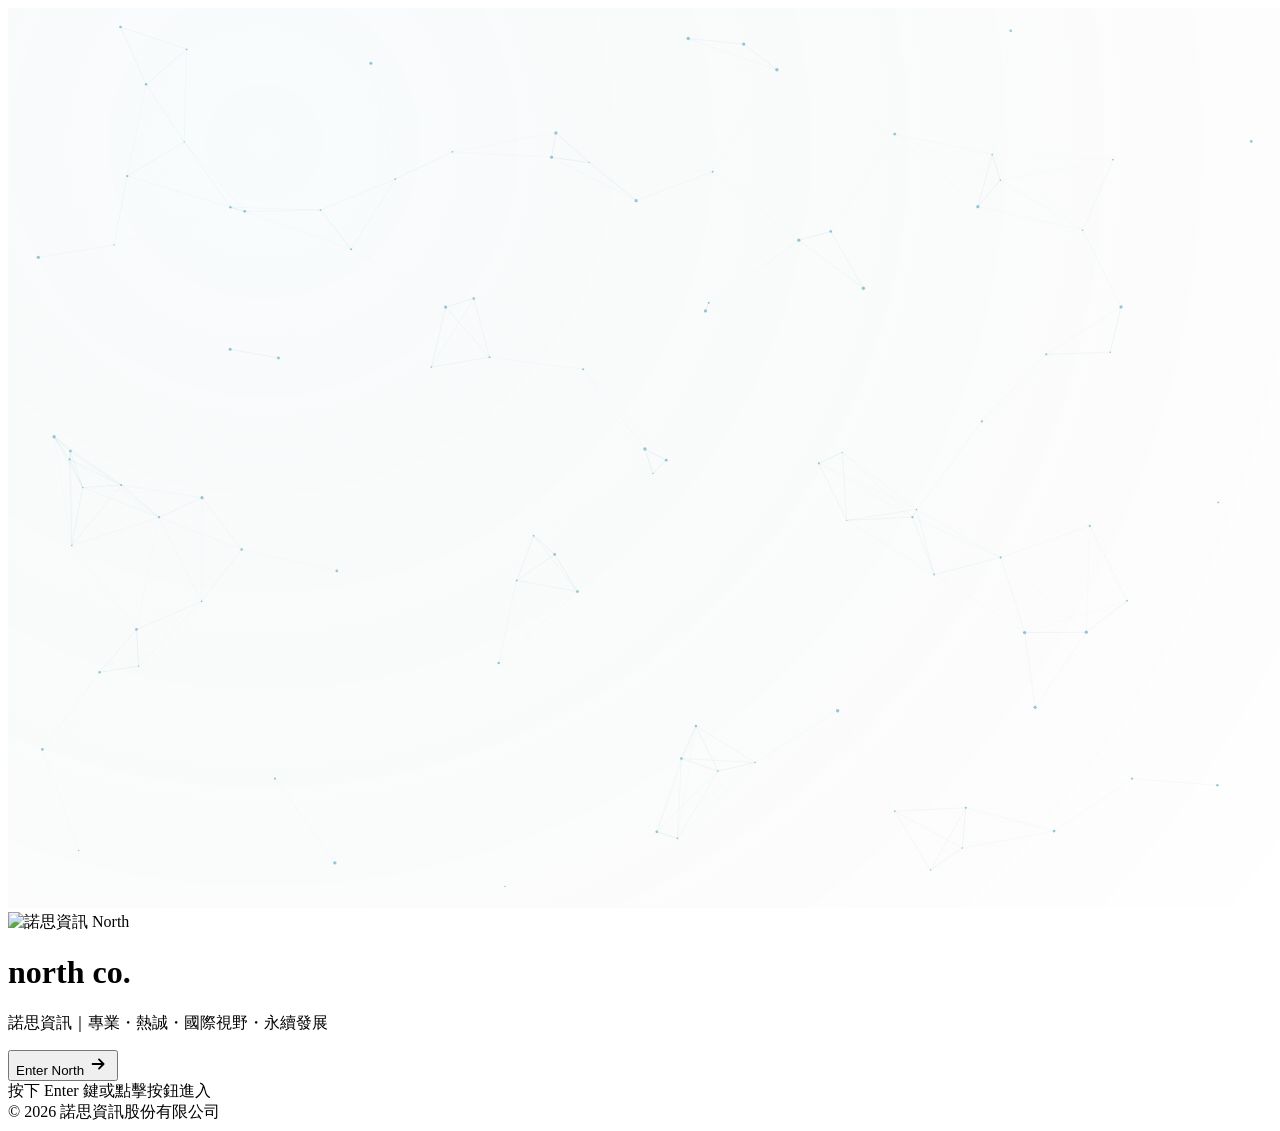
==== index.html @ 9e163485 "Add files via upload" ====
<!DOCTYPE html>
<html lang="zh-Hant-TW">
<head>
  <meta charset="utf-8" />
  <meta name="viewport" content="width=device-width,initial-scale=1" />
  <title>North — Entrance</title>
  <meta name="theme-color" content="#82bdcc" />
  <link rel="preconnect" href="https://fonts.gstatic.com" crossorigin>
  <link href="https://fonts.googleapis.com/css2?family=Manrope:wght@600;800&display=swap" rel="stylesheet">
  <link rel="stylesheet" href="./css/index.css" />
  <link rel="preload" href="./fonts/ArgonR.otf" as="font" type="font/otf" crossorigin>
</head>
<body>
  <!-- 粒子背景 -->
  <canvas id="fx-canvas" aria-hidden="true"></canvas>

  <!-- 追光層 -->
  <div id="spotlight" aria-hidden="true"></div>

  <!-- 主舞台 -->
  <main class="stage">
    <!-- LOGO + 霓虹環 -->
    <div class="logo-wrap">

      <img src="./icon/northlogo.png" alt="諾思資訊 North" class="logo" />
    </div>

    <!-- 標語 -->
    <h1 class="brand glitch" data-text="north co.">north co.</h1>
    <p class="tagline">諾思資訊｜專業・熱誠・國際視野・永續發展</p>

    <!-- 進入按鈕 -->
    <button id="enterBtn" class="enter neon" aria-label="Enter north">
      <span>Enter North</span>
      <svg class="arrow" viewBox="0 0 24 24" width="22" height="22" aria-hidden="true">
        <path d="M5 12h12m0 0l-5-5m5 5l-5 5" fill="none" stroke="currentColor" stroke-width="2" stroke-linecap="round"/>
      </svg>
    </button>

    <!-- 提示 -->
    <div class="hint">按下 Enter 鍵或點擊按鈕進入</div>
  </main>

  <!-- 角落資訊 -->
  <footer class="corner">
    <span>© <span id="year"></span> 諾思資訊股份有限公司</span>
  </footer>

  <!-- 遮幕（轉場） -->
  <div id="veil" class="veil" aria-hidden="true"></div>

  <script src="./js/index.js"></script>
</body>
</html>
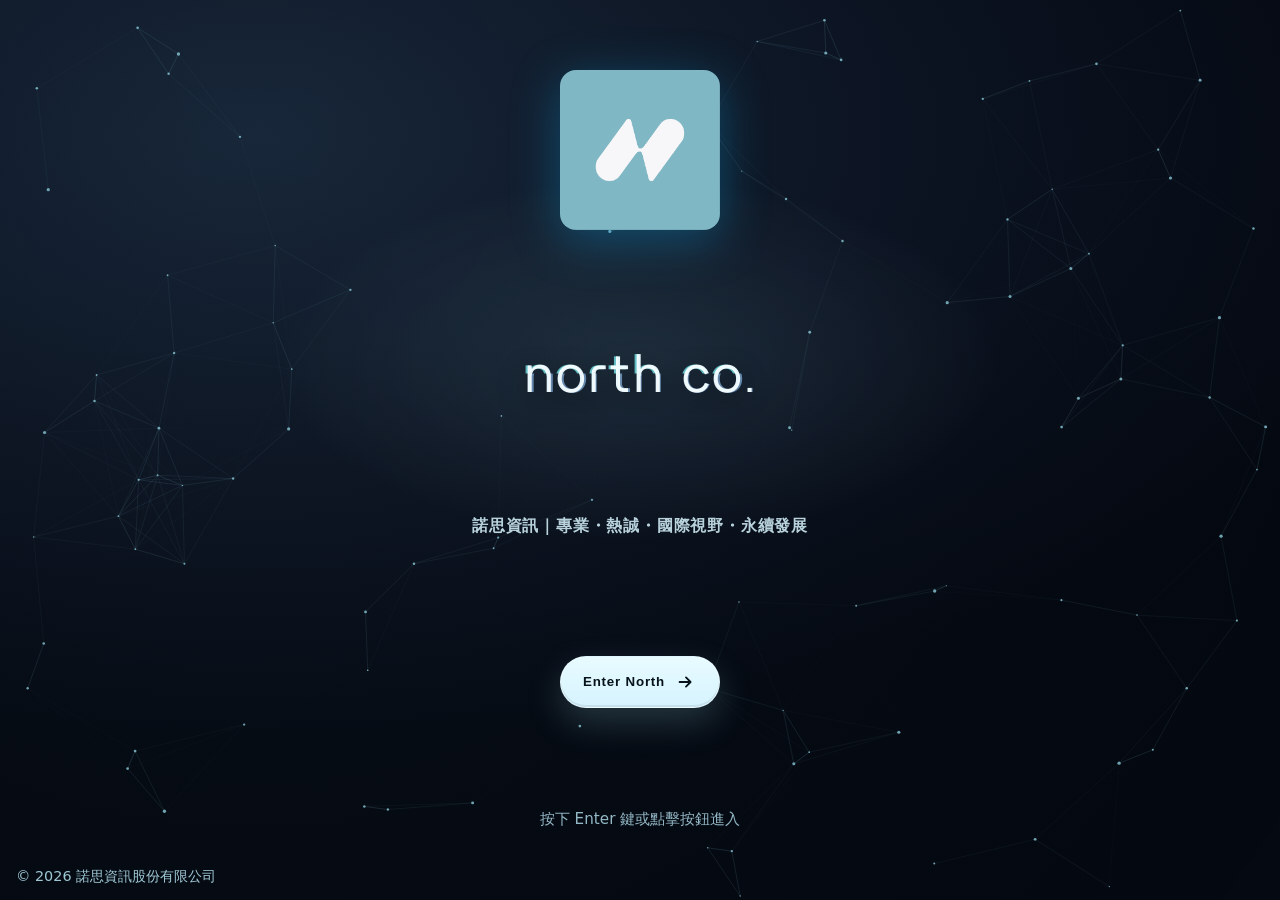
==== commit cca79695: "Add files via upload" ====
--- a/index.html
+++ b/index.html
@@ -51,4 +51,4 @@
 
   <script src="./js/index.js"></script>
 </body>
-</html>
+</html>
--- a/css/index.css
+++ b/css/index.css
@@ -0,0 +1,139 @@
+:root{
+  --brand:#82bdcc;
+  --brand-deep:#2a7f95;
+  --ink:#0f172a;
+  --bg:#0b1220;
+  --glass:rgba(255,255,255,.08);
+}
+
+/* Reset */
+*{box-sizing:border-box}
+html,body{height:100%}
+body{
+  margin:0; background:radial-gradient(1200px 600px at 20% 15%, #122032 0%, #0b1220 55%, #050a12 100%);
+  color:#e5f1f7; font-family:Manrope,system-ui,Segoe UI,Arial,sans-serif;
+  overflow:hidden;
+}
+
+/* 粒子背景 */
+#fx-canvas{
+  position:fixed; inset:0; width:100%; height:100%; display:block; z-index:0;
+}
+
+/* 滑鼠追光 */
+#spotlight{
+  position:fixed; inset:0; z-index:1; pointer-events:none;
+  background: radial-gradient(600px 300px at var(--mx,50%) var(--my,40%), rgba(130,189,204,.18), transparent 60%);
+  mix-blend-mode:screen; opacity:.7; transition:opacity .25s ease;
+}
+
+/* 舞台 */
+.stage{
+  position:relative; z-index:2; height:100dvh;
+  display:grid; place-items:center; text-align:center; padding:24px;
+}
+
+/* LOGO + 霓虹環 */
+.logo-wrap{ position:relative; width:160px; height:160px; margin-bottom:18px; }
+.logo{ width:100%; height:100%; object-fit:contain; filter:drop-shadow(0 10px 24px rgba(14,165,233,.35)); }
+.ring{
+  position:absolute; inset:-18px; border-radius:9999px;
+  background:conic-gradient(from 0deg, rgba(130,189,204,.0), rgba(130,189,204,.9), rgba(42,127,149,.6), rgba(130,189,204,.0));
+  filter:blur(14px) saturate(1.2);
+  animation:spin 8s linear infinite;
+  mask:radial-gradient(circle closest-side, transparent 72%, #000 73%);
+}
+@keyframes spin{ to{ transform:rotate(360deg) } }
+
+/* 標語與字效 */
+.brand{
+  margin:0; font-size:clamp(28px, 4vw, 56px); 
+  color:#e8f6fb; 
+  text-shadow:0 10px 30px rgba(0,0,0,.45);
+  font-family: "Argon", "Manrope", "Noto Sans TC", "Microsoft JhengHei", sans-serif;
+  font-weight: 400;               /* 避免瀏覽器做假粗體 */
+  letter-spacing: .05em;
+}
+.tagline{
+  margin:10px 0 26px; color:#b9d3dd; font-weight:600; letter-spacing:.05em;
+}
+
+/* 字體 glitch 故障感 */
+.glitch{ position:relative; }
+.glitch::before,
+.glitch::after{
+  content:attr(data-text); position:absolute; left:0; right:0; top:0; bottom:0; pointer-events:none;
+}
+.glitch::before{ color:#7efcff; clip-path:inset(0 0 55% 0); transform:translateX(-.04em); mix-blend-mode:screen; opacity:.7; animation:gl1 3s infinite ease-in-out }
+.glitch::after{  color:#9cf;    clip-path:inset(45% 0 0 0); transform:translateX(.03em);  mix-blend-mode:screen; opacity:.6; animation:gl2 2.6s infinite ease-in-out }
+@keyframes gl1{ 10%{transform:translateX(.02em)} 20%{transform:translateX(-.06em)} 30%{transform:translateX(.01em)} 40%{transform:translateX(-.03em)} 50%{transform:translateX(.02em)} }
+@keyframes gl2{ 15%{transform:translateX(-.03em)} 25%{transform:translateX(.05em)} 35%{transform:translateX(-.02em)} 45%{transform:translateX(.03em)} }
+
+/* Enter 按鈕（霓虹＋磁吸） */
+.enter{
+  --r:12px;
+  display:inline-flex; align-items:center; gap:10px;
+  padding:14px 22px; border-radius:9999px; border:1px solid rgba(255,255,255,.18);
+  font-weight:800; letter-spacing:.06em; text-transform:none; color:#07121a;
+  background:linear-gradient(180deg,#e8fbff,#d6f3ff);
+  box-shadow:0 14px 34px rgba(130,189,204,.24), inset 0 -2px 0 rgba(7,18,26,.08);
+  cursor:pointer; user-select:none; transform:translateZ(0);
+  position:relative; overflow:hidden;
+}
+.enter.neon::after{
+  content:""; position:absolute; inset:-3px; border-radius:9999px; z-index:-1;
+  background:linear-gradient(90deg,var(--brand),var(--brand-deep),var(--brand));
+  filter:blur(14px); opacity:0; transition:opacity .25s, background-position 2s linear;
+  background-size:200% 100%;
+}
+.enter:hover::after{ opacity:.9; animation:roll 4s linear infinite }
+@keyframes roll{ to{ background-position:-200% 0 } }
+.enter .arrow{ transition: transform .25s ease; }
+.enter:hover .arrow{ transform: translateX(4px); }
+.enter:active{ transform: translateY(1px) }
+
+/* 提示文字 */
+.hint{ margin-top:8px; color:#94b8c6; font-size:.95rem }
+
+/* 角落資訊 */
+.corner{
+  position:fixed; left:16px; bottom:14px; z-index:3;
+  color:#9ec7d4; font-size:.9rem; user-select:none;
+}
+
+/* 轉場遮幕 */
+.veil{
+  position:fixed; inset:0; z-index:10; pointer-events:none;
+  background:radial-gradient(1400px 800px at 50% 50%, rgba(130,189,204,.12), rgba(7,18,26,.98) 70%);
+  opacity:0; transform:scale(1.05); transition:opacity .5s ease, transform .6s ease;
+}
+.veil.show{ opacity:1; transform:scale(1) }
+
+/* 動畫減量 */
+@media (prefers-reduced-motion:reduce){
+  #spotlight{ transition:none }
+  .ring{ animation:none }
+  .glitch::before,.glitch::after{ animation:none }
+  .enter::after{ animation:none }
+}
+
+/* 只套在這頁主舞台的 logo 圖 */
+.stage .logo {
+  border-radius: 16px;  /* 想更圓就加大，例如 20px、24px */
+  display: block;       /* 去掉圖片預設的底部空隙 */
+}
+
+@font-face {
+  font-family: "Argon";
+  src: url("../fonts/ArgonR.otf") format("opentype");
+  font-weight: 400;      /* 你只有一個檔，就先當 normal */
+  font-style: normal;
+  font-display: swap;
+}
+
+
+
+/* 如果 .glitch 有 ::before / ::after，要一起指定字型 */
+.glitch, .glitch::before, .glitch::after {
+  font-family: "Argon", "Manrope", "Noto Sans TC", "Microsoft JhengHei", sans-serif;
+}
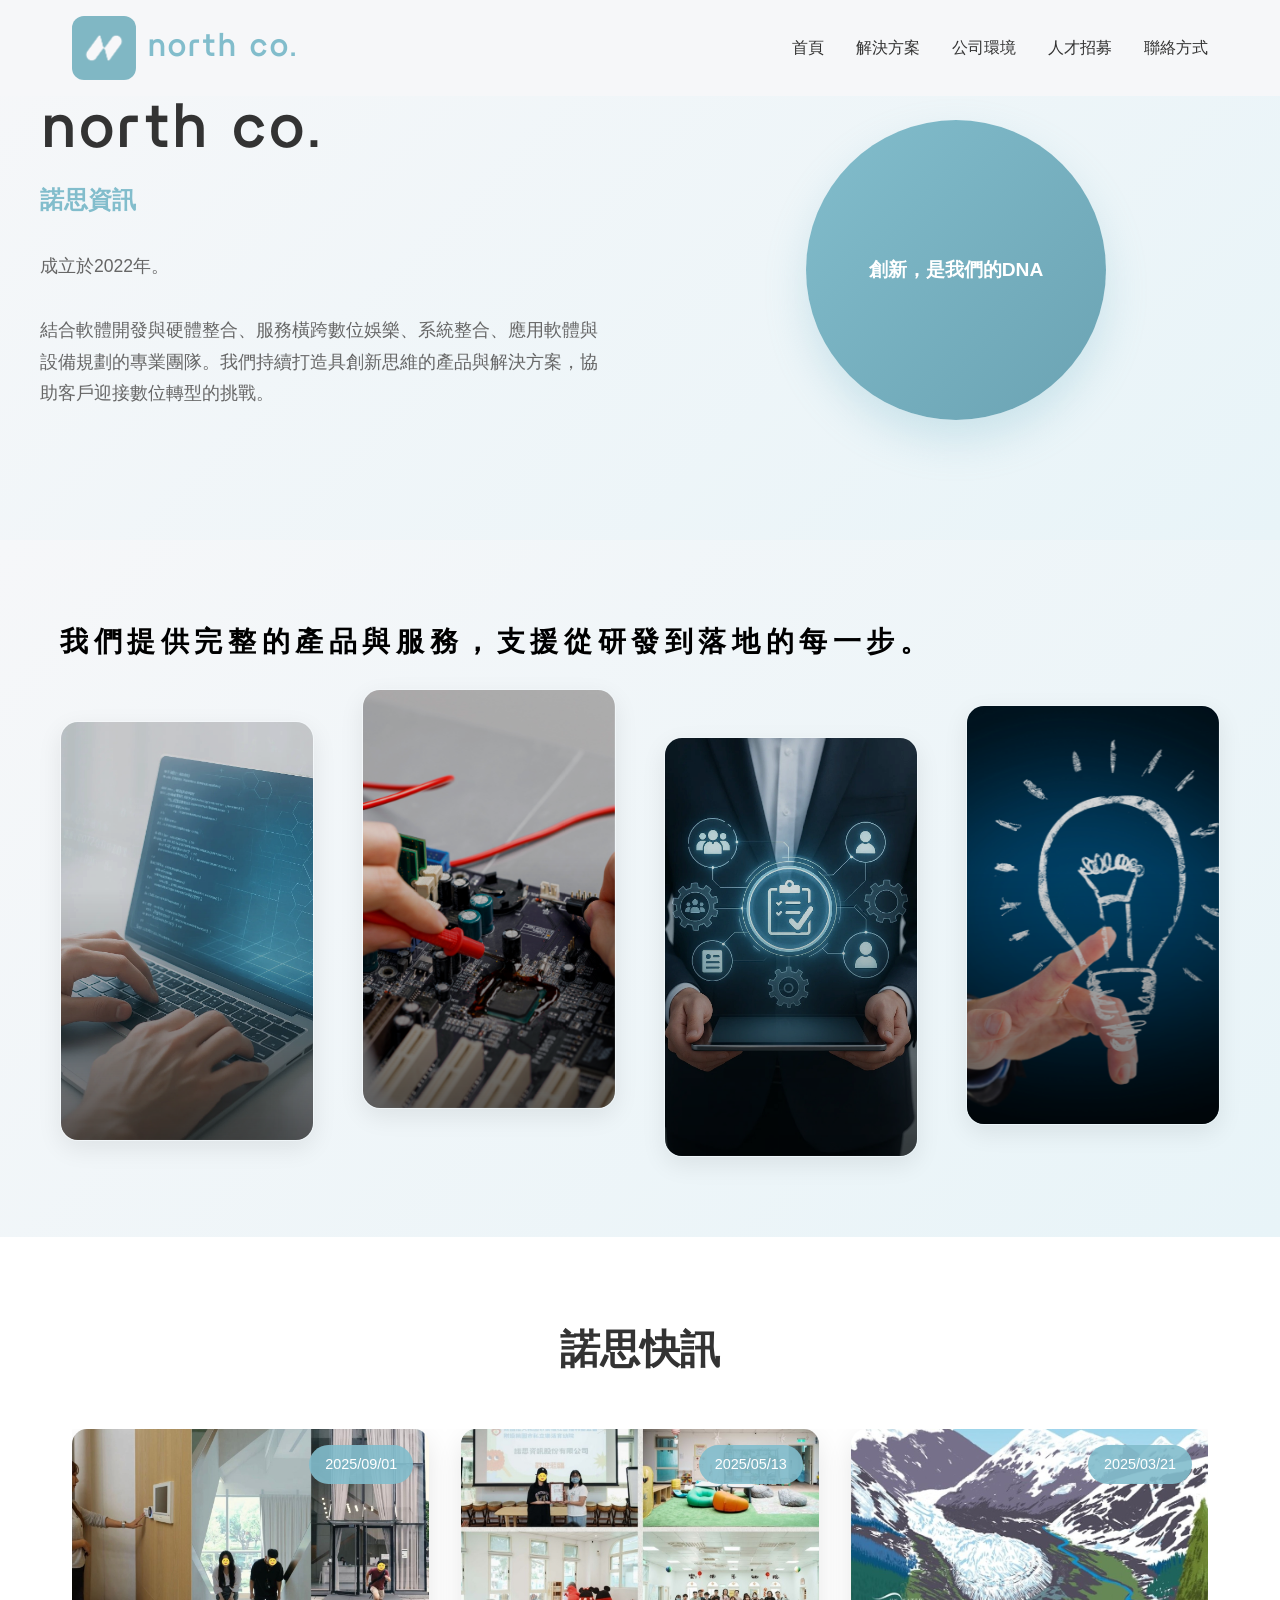
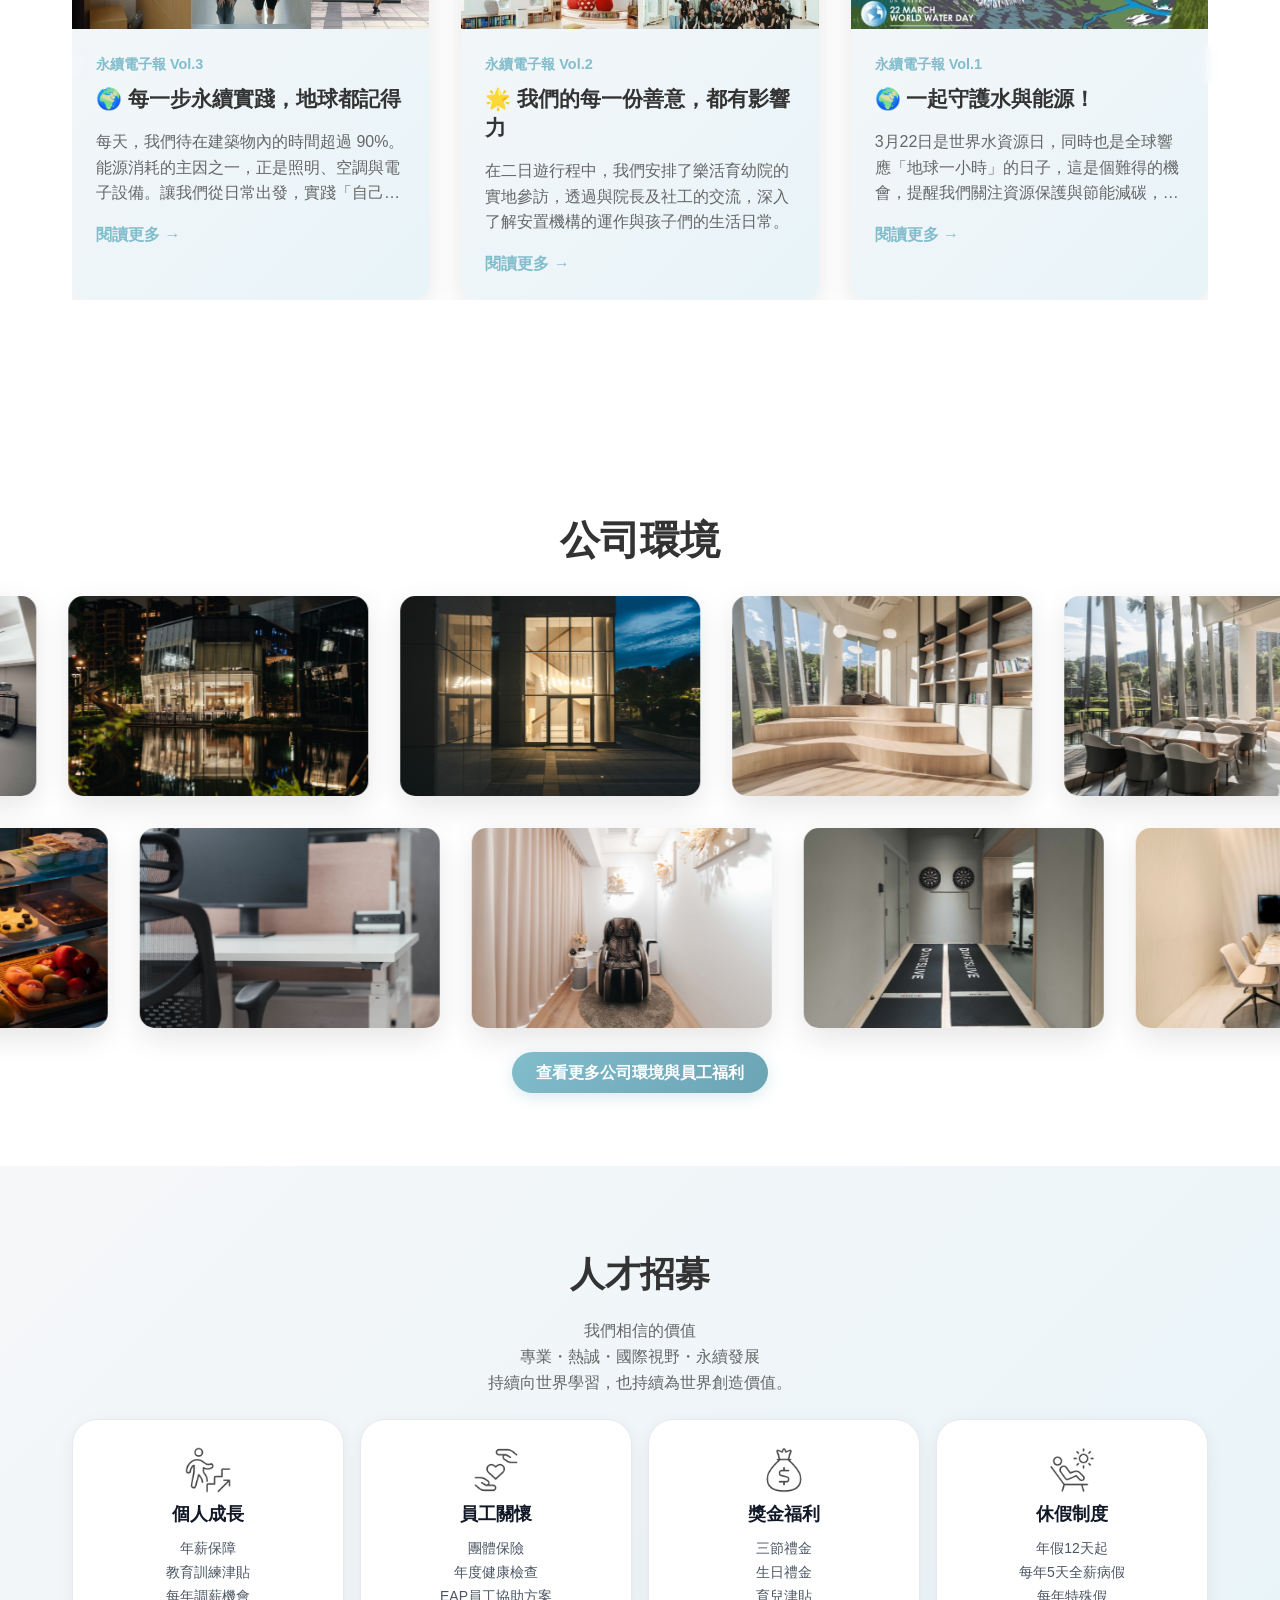
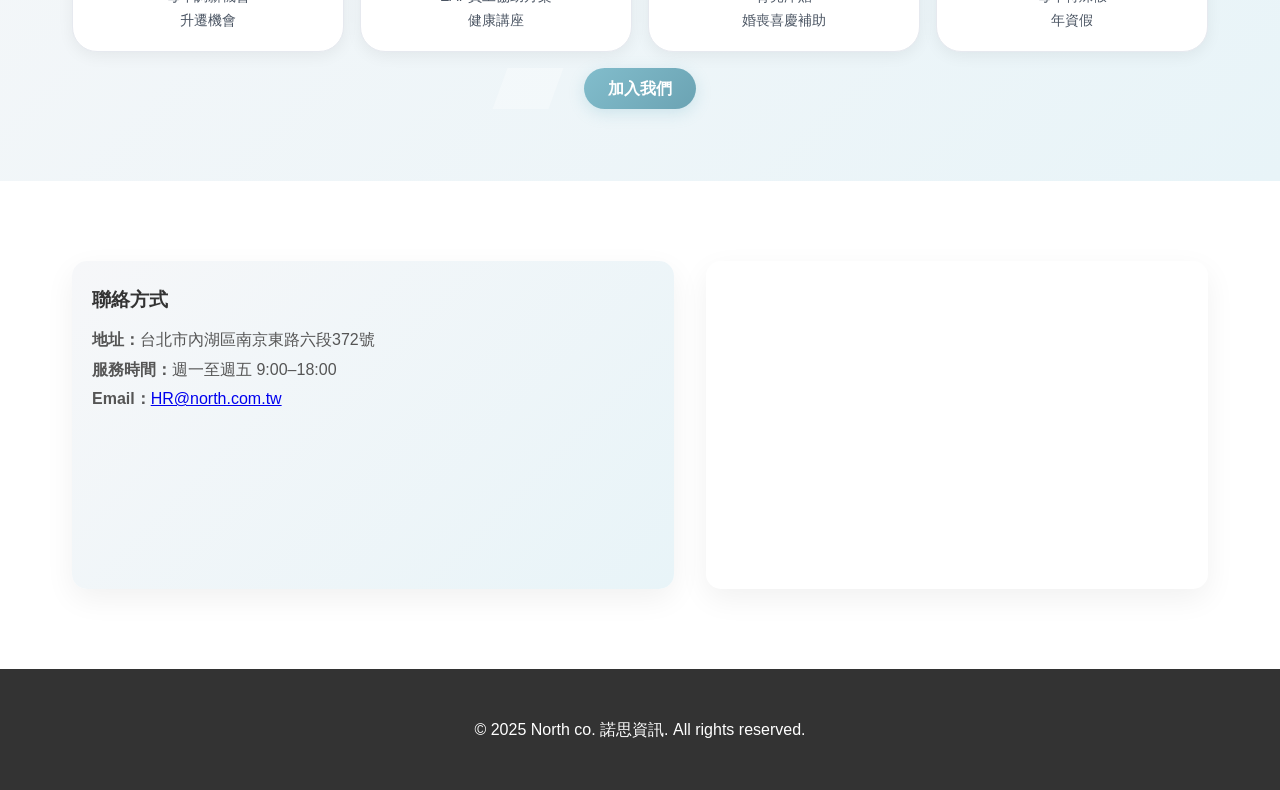
==== commit 7d55cbb3: "Update index.html RWD" ====
--- a/index.html
+++ b/index.html
@@ -1,54 +1,1190 @@
 <!DOCTYPE html>
-<html lang="zh-Hant-TW">
+<html lang="zh-TW">
 <head>
-  <meta charset="utf-8" />
-  <meta name="viewport" content="width=device-width,initial-scale=1" />
-  <title>North — Entrance</title>
-  <meta name="theme-color" content="#82bdcc" />
+  <meta charset="UTF-8" />
+  <meta name="viewport" content="width=device-width, initial-scale=1.0" />
+  <title>North co. 諾思資訊</title>
+  <link rel="preconnect" href="https://fonts.googleapis.com">
   <link rel="preconnect" href="https://fonts.gstatic.com" crossorigin>
-  <link href="https://fonts.googleapis.com/css2?family=Manrope:wght@600;800&display=swap" rel="stylesheet">
-  <link rel="stylesheet" href="./css/index.css" />
-  <link rel="preload" href="./fonts/ArgonR.otf" as="font" type="font/otf" crossorigin>
+  <link href="https://fonts.googleapis.com/css2?family=Orbitron:wght@400;500;600;700;800;900&display=swap" rel="stylesheet">
+  <link rel="stylesheet" href="./css/flow.css" /> 
+  <meta name="description" content="North co. 諾思資訊 — 結合軟體開發與硬體整合、服務橫跨數位娛樂、系統整合、應用軟體與設備規劃的專業團隊。以深厚的技術力與國際合作經驗為基礎，我們持續打造具創新思維的產品與解決方案，協助客戶迎接數位轉型的挑戰。">
+  
+  <style>
+    *{margin:0;padding:0;box-sizing:border-box}
+
+    body{
+      font-family:"Century Gothic","Microsoft JhengHei","PingFang TC","Helvetica Neue",Arial,sans-serif;
+      line-height:1.6;color:#333;background:#f6f7f9;overflow-x:hidden
+    }
+    @font-face{
+      font-family:"Argon";
+      src: url("./fonts/Argon.woff2") format("woff2"),
+	  	   url("./fonts/ArgonR.otf") format("opentype"),
+           url("./fonts/Argon.woff") format("woff");
+      font-display:swap;
+    }
+    .logo-text,
+    .hero-content h1{
+      font-family:"Argon","Century Gothic","Microsoft JhengHei","PingFang TC","Helvetica Neue",Arial,sans-serif;letter-spacing: .10em; 
+    }
+
+    @keyframes fadeInUp{from{opacity:0;transform:translateY(30px)}to{opacity:1;transform:translateY(0)}}
+    @keyframes fadeInLeft{from{opacity:0;transform:translateX(-30px)}to{opacity:1;transform:translateX(0)}}
+    @keyframes fadeInRight{from{opacity:0;transform:translateX(30px)}to{opacity:1;transform:translateX(0)}}
+    @keyframes fadeIn{from{opacity:0}to{opacity:1}}
+    @keyframes shimmer{0%{left:-75%}100%{left:125%}}
+
+    /* navbar */
+    .navbar{position:fixed;top:0;width:100%;background:rgba(246,247,249,1);backdrop-filter:blur(10px);z-index:1000;padding:1rem 0;transition:all .3s ease}
+    .nav-container{max-width:1200px;margin:0 auto;display:flex;justify-content:space-between;align-items:center;padding:0 2rem}
+    .logo{display:flex;align-items:center;gap:.7rem}
+    .logo img{width:64px;border-radius: 12px; height:64px}
+    .logo-text{font-size:1.85rem;font-weight:700;color:#82bdcc;line-height:1}
+    .nav-links{display:flex;list-style:none;gap:2rem}
+    .nav-links a{text-decoration:none;color:#333;font-weight:500;transition:color .3s ease}
+    .nav-links a:hover{color:#82bdcc}
+    .cta-button{background:linear-gradient(135deg,#82bdcc,#6ba3b3);color:#fff;padding:.75rem 1.5rem;border:none;border-radius:25px;text-decoration:none;font-weight:600;transition:all .3s ease;box-shadow:0 4px 15px rgba(130,189,204,.3);position:relative;overflow:hidden}
+    .cta-button:hover{transform:translateY(-2px);box-shadow:0 6px 20px rgba(130,189,204,.4)}
+    .cta-button::before{content:'';position:absolute;top:0;left:-75%;width:50%;height:100%;background:rgba(255,255,255,.3);transform:skewX(-20deg);transition:all .7s ease}
+    .cta-button:hover::before{animation:shimmer .7s ease}
+
+    /* News */
+    .news-section{padding:5rem 0;background:#fff}
+    .news-container{max-width:1200px;margin:0 auto;padding:0 2rem}
+    .news-title{text-align:center;font-size:2.5rem;font-weight:700;color:#333;margin-bottom:3rem}
+
+    .news-slider-container {
+      position: relative;
+      width: 100%;
+      margin-bottom: 3rem;
+    }
+    .news-slider-wrapper {
+      overflow: hidden;
+      width: 100%;
+    }
+    .news-slider-arrow {
+      position: absolute;
+      top: 50%;
+      transform: translateY(-50%);
+      background: rgba(255, 255, 255, 0.8);
+      backdrop-filter: blur(5px);
+      border: 1px solid #ddd;
+      border-radius: 50%;
+      width: 40px;
+      height: 40px;
+      font-size: 1.5rem;
+      color: #333;
+      cursor: pointer;
+      z-index: 10;
+      transition: all .3s ease;
+      box-shadow: 0 2px 10px rgba(0,0,0,0.1);
+    }
+    .news-slider-arrow:hover {
+      background: #82bdcc;
+      color: #fff;
+      border-color: #82bdcc;
+    }
+    .news-slider-arrow:disabled {
+      opacity: 0.3;
+      cursor: not-allowed;
+    }
+    .news-slider-arrow.prev {
+      left: -20px;
+    }
+    .news-slider-arrow.next {
+      right: -20px;
+    }
+    
+    /* [RWD 修復 2] 中斷點從 768px 改為 1024px */
+    @media (max-width: 1024px) { 
+      .news-slider-arrow.prev { left: -10px; }
+      .news-slider-arrow.next { right: -10px; }
+    }
+
+    .news-grid{
+      display: flex;
+      transition: transform 0.5s ease;
+    }
+    .news-item{
+      background:linear-gradient(135deg,#f6f7f9,#e8f4f8);
+      border-radius:15px;
+      overflow:hidden;
+      box-shadow:0 10px 30px rgba(0,0,0,.1);
+      transition:all .3s ease;
+      cursor:pointer;
+      flex-shrink: 0; 
+      box-sizing: border-box; 
+    }
+
+    .news-item:hover{transform:translateY(-5px);box-shadow:0 15px 40px rgba(0,0,0,.15)}
+    .news-thumbnail{width:100%;height:200px;background-size:cover;background-position:center;position:relative}
+    .news-date{position:absolute;top:1rem;right:1rem;background:rgba(130,189,204,.9);color:#fff;padding:.5rem 1rem;border-radius:20px;font-size:.9rem;font-weight:500}
+    .news-content{padding:1.5rem}
+    .news-category{color:#82bdcc;font-size:.9rem;font-weight:600;margin-bottom:.5rem}
+    .news-item h3{font-size:1.3rem;font-weight:700;color:#333;margin-bottom:1rem;line-height:1.4}
+    .news-excerpt{color:#666;line-height:1.6;margin-bottom:1rem;display:-webkit-box;-webkit-line-clamp:3;-webkit-box-orient:vertical;overflow:hidden}
+    .read-more{color:#82bdcc;font-weight:600;text-decoration:none;display:inline-flex;align-items:center;gap:.5rem;transition:color .3s ease}
+    .read-more:hover{color:#6ba3b3}
+    .news-empty{color:#888;text-align:center}
+
+    /* hero (原樣) */
+    .hero{min-height:60vh;display:flex;align-items:center;padding:0 2rem;background:linear-gradient(135deg,#f6f7f9 0%,#e8f4f8 100%);position:relative;overflow:hidden}
+    .hero-container{max-width:1200px;margin:0 auto;display:grid;grid-template-columns:1fr 1fr;gap:4rem;align-items:center}
+    .hero-content h1{font-size:3.5rem;font-weight:800;color:#333;margin-bottom:1rem;line-height:1.2}
+    .hero-content .subtitle{font-size:1.5rem;color:#82bdcc;margin-bottom:2rem;font-weight:600}
+    .hero-content p{font-size:1.1rem;color:#666;margin-bottom:2rem;line-height:1.8}
+    .hero-circle{width:300px;height:300px;border-radius:50%;background:linear-gradient(135deg,#82bdcc,#6ba3b3);display:flex;align-items:center;justify-content:center;margin:0 auto;box-shadow:0 20px 40px rgba(130,189,204,.3);position:relative;overflow:hidden}
+    .hero-circle-content{text-align:center;color:#fff;font-size:1.2rem;font-weight:600;padding:2rem;opacity:0;transition:opacity .5s ease-in-out}
+    .hero-circle-content.active{opacity:1}
+
+    .animate-on-scroll{opacity:0;transform:translateY(30px);transition:all .8s ease}
+    .animate-on-scroll.fade-up{animation:fadeInUp .8s ease forwards}
+    .animate-on-scroll.fade-left{animation:fadeInLeft .8s ease forwards}
+    .animate-on-scroll.fade-right{animation:fadeInRight .8s ease forwards}
+    .animate-on-scroll.fade-in{animation:fadeIn .8s ease forwards}
+
+    /* services (原樣) */
+    .services{padding:5rem 0;background:#fff}
+    .services-container{max-width:1200px;margin:0 auto;padding:0 2rem;display:grid;grid-template-columns:1fr 1fr;gap:4rem;align-items:center}
+    .services-content .kickers{color:#82bdcc;font-weight:700;letter-spacing:.2em;font-size:.9rem;margin-bottom:1rem}
+    .services-content h2{font-size:2.5rem;font-weight:800;color:#333;margin-bottom:1rem;line-height:1.2}
+    .services-content p{color:#666;margin-bottom:2rem;line-height:1.8}
+    .services-tags{display:flex;flex-wrap:wrap;gap:.8rem;margin-bottom:2rem}
+    .service-tag{background:linear-gradient(135deg,#82bdcc,#6ba3b3);color:#fff;padding:.5rem 1rem;border-radius:20px;font-size:.9rem;font-weight:500;box-shadow:0 4px 15px rgba(0,0,0,.2)}
+
+    .flow__grid{display:grid;grid-template-columns:repeat(4,1fr);gap:3rem}
+	.flow {
+      padding: 5rem 0;
+      background: linear-gradient(135deg,#f6f7f9 0%,#e8f4f8 100%);
+    }
+    .flow-card{
+	  opacity:0;
+	  transform:translateY(var(--offset,40px));
+	  transition:transform .8s cubic-bezier(.2,.7,.2,1),opacity .8s;
+	}
+	.flow-card {
+      border: 1px solid transparent;
+      border-radius: 18px;
+      overflow: hidden;
+      box-shadow: 0 8px 24px rgba(0,0,0,0.08);
+      background: rgba(255,255,255,0.02);
+    }
+    .flow-card__media img {
+      display: block;
+      width: 100%;
+      height: 100%;
+      object-fit: cover;
+    }
+    .flow-card.in{opacity:1;transform:translateY(0)}
+    .flow-card:nth-child(odd){--offset:48px}
+    .flow-card:nth-child(even){--offset:-48px}
+    .flow-card__overlay{
+      position:absolute;inset:0;display:flex;align-items:flex-end;
+      background:linear-gradient(180deg, rgba(0,0,0,0) 40%, rgba(0,0,0,.55) 100%);
+      padding:1.1rem;
+    }
+    .flow-card__text h3{
+      color:#fff;font-weight:800;letter-spacing:.02em;
+      font-size:1.25rem;line-height:1.25;text-shadow:0 4px 18px rgba(0,0,0,.55), 0 0 1px rgba(0,0,0,.8);
+      margin-bottom:.35rem;
+    }
+    .flow-card__text p{
+      color:#eaf3f6;font-size:1.02rem;line-height:1.6;
+      text-shadow:0 3px 14px rgba(0,0,0,.55), 0 0 1px rgba(0,0,0,.75);
+    }
+
+    /* company photos (原樣) */
+    .company-photos{padding:5rem 0;background:#fff;overflow:hidden}
+    .photos-container{max-width:1200px;margin:0 auto;text-align:center;padding:0 2rem}
+    .photos-container h2{font-size:2.5rem;font-weight:700;color:#333;margin-bottom:1.5rem}
+    .photos-sub{color:#82bdcc;margin-bottom:2rem}
+    .photo-slider{display:flex;gap:2rem;margin-bottom:2rem;will-change:transform}
+    .photo-item{position:relative;flex-shrink:0;width:300px;height:200px;border-radius:15px;overflow:hidden;box-shadow:0 10px 30px rgba(0,0,0,.1);cursor:pointer}
+    .photo-item img{width:100%;height:100%;object-fit:cover;transition:transform .3s ease}
+    .photo-item:hover img{transform:scale(1.05)}
+    .photo-caption{position:absolute;left:0;right:0;bottom:0;padding:.8rem 1rem;background:linear-gradient(transparent,rgba(0,0,0,.65));color:#fff;font-size:.95rem;opacity:0;transform:translateY(10px);transition:all .25s ease}
+    .photo-item:hover .photo-caption{opacity:1;transform:translateY(0)}
+
+    .see-more-wrap{margin-top:1rem;text-align:center;}
+
+    /* lightbox (原樣) */
+    .lightbox{display:none;position:fixed;inset:0;background:rgba(0,0,0,.9);z-index:2000;align-items:center;justify-content:center}
+    .lightbox.active{display:flex}
+    .lightbox-inner{max-width:min(95vw,1200px);max-height:90vh;position:relative}
+    .lightbox-img{max-width:100%;max-height:80vh;border-radius:12px;display:block;margin:0 auto}
+    .lightbox-caption{color:#fff;text-align:center;margin-top:1rem;line-height:1.6}
+    .lb-close,.lb-prev,.lb-next{position:absolute;top:50%;transform:translateY(-50%);background:rgba(255,255,255,.15);backdrop-filter:blur(6px);border:none;color:#fff;width:48px;height:48px;border-radius:50%;display:flex;align-items:center;justify-content:center;cursor:pointer}
+    .lb-close{top:24px;right:24px;transform:none}
+    .lb-prev{left:-64px}
+    .lb-next{right:-64px}
+    .lb-prev:hover,.lb-next:hover,.lb-close:hover{background:rgba(255,255,255,.3)}
+    @media(max-width:1024px){.lb-prev{left:8px}.lb-next{right:8px}} /* [RWD 修復 2] 中斷點從 768px 改為 1024px */
+
+    .philosophy{padding:5rem 0;background:#fff}
+    .philosophy-container{max-width:1200px;margin:0 auto;padding:0 2rem;text-align:center}
+    .philosophy h2{font-size:2.5rem;font-weight:700;color:#333;margin-bottom:3rem}
+    .philosophy-grid{display:grid;grid-template-columns:repeat(auto-fit,minmax(250px,1fr));gap:2rem;margin-bottom:3rem}
+    .philosophy-item{background:linear-gradient(135deg,#f6f7f9,#e8f4f8);padding:2rem;border-radius:15px;box-shadow:0 10px 30px rgba(0,0,0,.05);transition:transform .3s ease}
+    .philosophy-item:hover{transform:translateY(-5px)}
+    .philosophy-item h3{font-size:1.3rem;font-weight:600;color:#82bdcc;margin-bottom:1rem}
+    .philosophy-item p{color:#666;line-height:1.6}
+
+    /* recruit (原樣) */
+    #recruit{padding:5rem 0;background:linear-gradient(135deg,#f6f7f9 0%,#e8f4f8 100%)}
+    .recruit-container{max-width:1200px;margin:0 auto;padding:0 2rem}
+    .recruit-title{font-size:2.2rem;font-weight:800;margin-bottom:1rem;color:#333;text-align:center}
+    .recruit-sub{color:#666;text-align:center;margin-bottom:1.5rem}
+    .recruit-grid{display:grid;grid-template-columns:repeat(auto-fit,minmax(260px,1fr));gap:1rem;margin-top:1rem}
+    .recruit-cta{text-align:center;margin-top:1.5rem}
+
+    #contact{padding:5rem 0;background:#fff}
+    .contact-container{max-width:1200px;margin:0 auto;padding:0 2rem;display:grid;grid-template-columns:1.2fr 1fr;gap:2rem}
+    .contact-card{background:linear-gradient(135deg,#f6f7f9,#e8f4f8);padding:1.5rem 1.25rem;border-radius:15px;box-shadow:0 10px 30px rgba(0,0,0,.06)}
+    .contact-card h3{color:#333;margin-bottom:.75rem}
+    .contact-card p{color:#555;margin:.25rem 0}
+    .map-embed iframe{width:100%;height:100%;min-height:320px;border:0;border-radius:15px;box-shadow:0 10px 30px rgba(0,0,0,.06)}
+
+    .footer{background:#333;color:#fff;padding:3rem 0;text-align:center}
+    .footer-container{max-width:1200px;margin:0 auto;padding:0 2rem}
+	
+	/* 卡片外框 (原樣) */
+	.recruit-pill{
+	  display:flex;
+	  flex-direction:column;
+	  align-items:center;
+	  text-align:center;
+	  padding:18px 20px;
+	  background:#fff;
+	  border:1px solid #e6e9ef;
+	  border-radius:25px;
+	  overflow: hidden;
+	  box-shadow:0 4px 16px rgba(0,0,0,.06);
+	  color:#374151;
+	  line-height:1.85;
+	}
+	.recruit-pill > img{
+	  width:64px;
+	  height:64px;
+	  margin-bottom: -6px;   
+	  object-fit:contain;
+	  display:block;
+	}
+	.recruit-pill .rp-title{
+	  font-weight:900;
+	  font-size:18px;
+	  color:#111827;
+	  margin: 2px 0 6px;  
+	}
+	.recruit-pill .rp-list{
+	  font-size:14px;
+	  color:#4b5563;
+	  margin-top: 0;
+	  line-height: 1.7;  
+	}
+
+    /* ===== News Modal (快訊彈窗) ===== */
+    .news-modal{
+      position:fixed;
+      inset:0;
+      background:rgba(0,0,0,.85);
+      z-index:1900;
+      display:none;
+      align-items:center;
+      justify-content:center;
+      padding:1rem;
+      box-sizing: border-box;
+    }
+    .news-modal.active{
+      display:flex;
+      animation: fadeIn .3s ease;
+    }
+    .news-modal__inner{
+      position:relative;
+      background:#fff;
+      border-radius:12px;
+      max-width:960px; 
+      width:100%;
+      max-height:85vh;
+      overflow-y:auto;
+      display:grid;
+      grid-template-columns:1fr;
+      gap:1.5rem;
+      padding:2rem;
+      box-sizing: border-box;
+    }
+
+    @media(min-width: 1024px){ /* [RWD 修復 2] 中斷點從 768px 改為 1024px */
+      .news-modal__inner{
+        grid-template-columns: 4fr 5fr; 
+        gap: 2rem; 
+        padding:2.5rem;
+      }
+      .news-modal__images:not(:empty) + .news-modal__text{
+          grid-row: 1; 
+      }
+      .news-modal__images:not(:empty){
+          grid-row: 1; 
+      }
+      .news-modal__images:empty + .news-modal__text{
+          grid-column: 1 / -1;
+      }
+    }
+
+    .news-modal__close{
+      position:absolute;
+      top:12px;
+      right:12px;
+      width:32px;
+      height:32px;
+      border-radius:50%;
+      border:none;
+      background:#f0f0f0;
+      color:#555;
+      font-size:16px;
+      font-weight:bold;
+      cursor:pointer;
+      display:flex;
+      align-items:center;
+      justify-content:center;
+      transition:all .2s ease;
+      z-index: 10;
+    }
+    .news-modal__close:hover{
+      background:#e0e0e0;
+      color:#000;
+    }
+
+    .news-modal__text .category{
+      color:#82bdcc; 
+      font-weight:600;
+      margin-bottom:.25rem;
+    }
+    .news-modal__text .date{
+      font-size:.9rem;
+      color:#777;
+      margin-bottom:1rem;
+    }
+    .news-modal__text h2{
+      font-family:"Argon","Century Gothic","Microsoft JhengHei",sans-serif;
+      font-size:1.8rem;
+      font-weight:700;
+      color:#222;
+      margin-bottom:1rem;
+      line-height:1.3;
+    }
+    .news-modal__text p,
+    .news-modal__text ul{
+      color:#555;
+      line-height:1.7;
+      margin-bottom:1rem;
+    }
+    .news-modal__text ul{
+      padding-left:1.2rem;
+    }
+    .news-modal__text li{
+      margin-bottom: 0.5rem;
+    }
+
+    .news-modal__images .modal-image{
+      width:100%;
+      height:auto;
+      border-radius:8px;
+      display:none;
+      margin-bottom:.75rem;
+      border:1px solid #eee;
+      cursor: zoom-in;
+    }
+    .news-modal__images .modal-image.active{
+      display:block; 
+    }
+    
+    .image-nav{
+      display:flex;
+      flex-wrap:wrap;
+      justify-content: center; 
+      gap: .75rem; 
+      margin-top: 1rem; 
+    }
+    .image-nav-btn{
+      background: #ccc; 
+      border: none;
+      border-radius: 50%; 
+      width: 12px;
+      height: 12px;
+      padding: 0;
+      font-size: 0; 
+      color: transparent;
+      cursor: pointer;
+      transition: all .2s ease;
+    }
+    .image-nav-btn.active,
+    .image-nav-btn:hover{
+      background: #82bdcc; 
+      border-color: #82bdcc;
+      transform: scale(1.2); 
+    }
+    
+    /* ===== [RWD 修復 1] 補上漢堡選單 CSS ===== */
+    .nav-toggle {
+      display: none;
+      background: none;
+      border: none;
+      cursor: pointer;
+      padding: 10px;
+      z-index: 1002;
+    }
+    .hamburger {
+      display: block;
+      position: relative;
+      width: 24px;
+      height: 2px;
+      background: #333;
+      transition: all .3s ease;
+    }
+    .hamburger::before,
+    .hamburger::after {
+      content: '';
+      position: absolute;
+      left: 0;
+      width: 24px;
+      height: 2px;
+      background: #333;
+      transition: all .3s ease;
+    }
+    .hamburger::before { top: -8px; }
+    .hamburger::after { bottom: -8px; }
+
+    .mobile-nav {
+      display: none; 
+      position: fixed;
+      top: 0;
+      left: 0;
+      width: 100%;
+      height: 100vh;
+      background: rgba(246, 247, 249, .98);
+      backdrop-filter: blur(10px);
+      z-index: 1001;
+      padding-top: 100px;
+      opacity: 0;
+      visibility: hidden;
+      transition: all .3s ease;
+      transform: translateY(-20px);
+    }
+    .mobile-nav-links {
+      list-style: none;
+      display: flex;
+      flex-direction: column;
+      align-items: center;
+      gap: 2rem;
+    }
+    .mobile-nav-links a {
+      text-decoration: none;
+      color: #333;
+      font-size: 1.5rem;
+      font-weight: 600;
+      transition: color .3s ease;
+    }
+    .mobile-nav-links a:hover {
+      color: #82bdcc;
+    }
+
+    .nav-active .mobile-nav {
+      opacity: 1;
+      visibility: visible;
+      transform: translateY(0);
+    }
+    .nav-active .hamburger {
+      background: transparent;
+    }
+    .nav-active .hamburger::before {
+      top: 0;
+      transform: rotate(45deg);
+    }
+    .nav-active .hamburger::after {
+      bottom: 0;
+      transform: rotate(-45deg);
+    }
+    /* ===== [RWD 修復 1] 漢堡選單 CSS 結束 ===== */
+
+
+    /* [RWD 修復 2] 中斷點從 768px 改為 1024px */
+    @media(max-width:1024px){
+      .hero-container{grid-template-columns:1fr;text-align:center}
+      .hero-content h1{font-size:2.5rem}
+      .hero-circle{width:250px;height:250px}
+      .services-container{grid-template-columns:1fr;gap:2rem}
+      
+      .nav-links{display:none} 
+      .nav-toggle { display: block; } /* [RWD 修復 1] 顯示漢堡按鈕 */
+      .mobile-nav { display: flex; } /* [RWD 修復 1] 啟用手機選單 */
+      
+      .flow__grid{grid-template-columns:1fr;gap:2rem}
+      
+      .contact-container{grid-template-columns:1fr} /* [RWD 修復 3] 地圖堆疊 */
+    }
+	
+  </style>
 </head>
 <body>
-  <!-- 粒子背景 -->
-  <canvas id="fx-canvas" aria-hidden="true"></canvas>
-
-  <!-- 追光層 -->
-  <div id="spotlight" aria-hidden="true"></div>
-
-  <!-- 主舞台 -->
-  <main class="stage">
-    <!-- LOGO + 霓虹環 -->
-    <div class="logo-wrap">
-
-      <img src="./icon/northlogo.png" alt="諾思資訊 North" class="logo" />
+  <nav class="navbar">
+    <div class="nav-container">
+      <div class="logo">
+        <img src="./icon/northlogo.png" alt="north co. Logo" />
+        <span class="logo-text">north co.</span>
+      </div>
+      <ul class="nav-links">
+        <li><a href="#home">首頁</a></li>
+        <li><a href="#services">解決方案</a></li>
+        <li><a href="#company-photos">公司環境</a></li>
+        <li><a href="#recruit">人才招募</a></li>
+        <li><a href="#contact">聯絡方式</a></li>
+      </ul>
+      
+      <button class="nav-toggle" id="navToggle" aria-label="開啟選單">
+        <span class="hamburger"></span>
+      </button>
+
     </div>
-
-    <!-- 標語 -->
-    <h1 class="brand glitch" data-text="north co.">north co.</h1>
-    <p class="tagline">諾思資訊｜專業・熱誠・國際視野・永續發展</p>
-
-    <!-- 進入按鈕 -->
-    <button id="enterBtn" class="enter neon" aria-label="Enter north">
-      <span>Enter North</span>
-      <svg class="arrow" viewBox="0 0 24 24" width="22" height="22" aria-hidden="true">
-        <path d="M5 12h12m0 0l-5-5m5 5l-5 5" fill="none" stroke="currentColor" stroke-width="2" stroke-linecap="round"/>
-      </svg>
-    </button>
-
-    <!-- 提示 -->
-    <div class="hint">按下 Enter 鍵或點擊按鈕進入</div>
-  </main>
-
-  <!-- 角落資訊 -->
-  <footer class="corner">
-    <span>© <span id="year"></span> 諾思資訊股份有限公司</span>
+  </nav>
+
+  <div class="mobile-nav" id="mobileNav">
+    <ul class="mobile-nav-links">
+      <li><a href="#home">首頁</a></li>
+      <li><a href="#services">解決方案</a></li>
+      <li><a href="#company-photos">公司環境</a></li>
+      <li><a href="#recruit">人才招募</a></li>
+      <li><a href="#contact">聯絡方式</a></li>
+    </ul>
+  </div>
+
+  <section class="hero" id="home">
+    <div class="hero-container">
+      <div class="hero-content animate-on-scroll fade-left">
+        <h1>north co.</h1>
+        <div class="subtitle">諾思資訊</div>
+        <p>成立於2022年。</p>
+        <p>結合軟體開發與硬體整合、服務橫跨數位娛樂、系統整合、應用軟體與設備規劃的專業團隊。我們持續打造具創新思維的產品與解決方案，協助客戶迎接數位轉型的挑戰。</p>
+      </div>
+      <div class="hero-image animate-on-scroll fade-right">
+        <div class="hero-circle" id="heroCircle">
+          <div class="hero-circle-content active" id="heroCircleContent">創新，是我們的DNA</div>
+        </div>
+      </div>
+    </div>
+  </section>
+
+  <section class="flow" id="web-flow">
+    <div class="flow__container">
+      <h2 class="flow__title">我們提供完整的產品與服務，支援從研發到落地的每一步。</h2>
+
+      <div class="flow__grid" id="services">
+        <article class="flow-card flow-card--tall">
+          <div class="flow-card__media">
+            <img src="./pic/work001.jpg" alt="軟體程式開發" loading="lazy">
+          </div>
+          <div class="flow-card__overlay">
+            <div class="flow-card__text">
+              <h3>軟體程式開發</h3>
+              <p>從需求分析到系統上線，打造高效、穩定且符合客戶需求的軟體應用。</p>
+            </div>
+          </div>
+        </article>
+
+        <article class="flow-card flow-card--short">
+          <div class="flow-card__media">
+            <img src="./pic/work002.jpg" alt=" 硬體設備研發" loading="lazy">
+          </div>
+          <div class="flow-card__overlay">
+            <div class="flow-card__text">
+              <h3> 硬體設備研發</h3>
+              <p>結合創新設計與嚴謹測試，提供兼具性能與可靠度的硬體解決方案。</p>
+            </div>
+          </div>
+        </article>
+
+        <article class="flow-card flow-card--tall">
+          <div class="flow-card__media">
+            <img src="./pic/work003.jpg" alt="系統整合建制" loading="lazy">
+          </div>
+          <div class="flow-card__overlay">
+            <div class="flow-card__text">
+              <h3>系統整合建制</h3>
+              <p>整合軟硬體與各式應用系統，讓不同平台間協作更順暢、運行更高效。</p>
+            </div>
+          </div>
+        </article>
+
+        <article class="flow-card flow-card--short">
+          <div class="flow-card__media">
+            <img src="./pic/work004.jpg" alt="客製化服務" loading="lazy">
+          </div>
+          <div class="flow-card__overlay">
+            <div class="flow-card__text">
+              <h3>客製化服務</h3>
+              <p>依照實際使用場景與需求，量身規劃專屬解決方案，提升整體效能與價值。</p>
+            </div>
+          </div>
+        </article>
+      </div>
+    </div>
+  </section>
+
+  <script src="./js/flow.js" defer></script>
+
+
+  <section class="news-section" id="news-section">
+    <div class="news-container">
+      <h2 class="news-title animate-on-scroll fade-up">諾思快訊</h2>
+      
+      <div class="news-slider-container">
+        <button class="news-slider-arrow prev" id="newsPrev" aria-label="上一頁">❮</button>
+        <div class="news-slider-wrapper" id="newsSliderWrapper">
+          <div class="news-grid" id="newsGrid">
+            </div>
+        </div>
+        <button class="news-slider-arrow next" id="newsNext" aria-label="下一頁">❯</button>
+      </div>
+      <div class="news-empty" id="newsEmpty" style="display:none">（目前沒有可顯示的快訊）</div>
+    </div>
+  </section>
+
+
+
+
+  <section class="company-photos" id="company-photos">
+    <div class="photos-container">
+      <h2 class="animate-on-scroll fade-up">公司環境</h2>
+
+      <div class="photo-slider" id="row1">
+        <div class="photo-item" data-title="公司外觀" data-desc="">
+          <img src="./pic/env01.jpg" alt="公司外觀" />
+          <div class="photo-caption"><strong>公司外觀</strong></div>
+        </div>
+		<div class="photo-item" data-title="公司外觀" data-desc="">
+          <img src="./pic/env02.jpg" alt="公司外觀" />
+          <div class="photo-caption"><strong>公司外觀</strong></div>
+        </div>
+        <div class="photo-item" data-title="階梯活動空間" data-desc="休閒、圖書區、舉辦多元活動">
+          <img src="./pic/env03.jpg" alt="階梯活動空間" />
+          <div class="photo-caption"><strong>階梯活動空間</strong>｜休閒、圖書區、舉辦多元活動</div>
+        </div>
+        <div class="photo-item" data-title="員工餐廳" data-desc="像咖啡廳一樣舒適自在">
+          <img src="./pic/env04.jpg" alt="員工餐廳" />
+          <div class="photo-caption"><strong>員工餐廳</strong>｜像咖啡廳一樣舒適自在</div>
+        </div>
+        <div class="photo-item" data-title="健身房" data-desc="五臟俱全的運動器械">
+          <img src="./pic/env05.jpg" alt="健身房" />
+          <div class="photo-caption"><strong>健身房</strong>｜五臟俱全的運動器械</div>
+        </div>
+      </div>
+
+      <div class="photo-slider" id="row2">
+        <div class="photo-item" data-title="辦公區域" data-desc="寬敞的辦公空間，提供升降座、人體工學椅">
+          <img src="./pic/env06.jpg" alt="辦公區域" />
+          <div class="photo-caption"><strong>辦公區域</strong>｜寬敞空間、升降座、人體工學椅</div>
+        </div>	  
+        <div class="photo-item" data-title="按摩椅室" data-desc="溫馨放鬆的個人空間">
+          <img src="./pic/env07.jpg" alt="按摩椅室" />
+          <div class="photo-caption"><strong>按摩椅室</strong>溫馨放鬆的個人空間</div>
+        </div>
+        <div class="photo-item" data-title="飛鏢遊戲區" data-desc="社團活動">
+          <img src="./pic/env08.jpg" alt="飛鏢遊戲區" />
+          <div class="photo-caption"><strong>飛鏢遊戲區</strong>｜社團活動</div>
+        </div>
+        <div class="photo-item" data-title="會議室" data-desc="設備齊全，確保會議品質">
+          <img src="./pic/env09.jpg" alt="會議室" />
+          <div class="photo-caption"><strong>會議室</strong>｜設備齊全，確保會議品質</div>
+        </div>
+        <div class="photo-item" data-title="甜點櫃" data-desc="糖份補給站">
+          <img src="./pic/env10.jpg" alt="甜點櫃" />
+          <div class="photo-caption"><strong>甜點櫃</strong>｜糖份補給站</div>
+        </div>
+      </div>
+      </div>
+
+      <div class="see-more-wrap">
+        <a href="environment.html" class="cta-button">查看更多公司環境與員工福利</a>
+      </div>
+    </div>
+  </section>
+
+  <section id="recruit">
+    <div class="recruit-container">
+      <h2 class="recruit-title">人才招募</h2>
+      <p class="recruit-sub">我們相信的價值<br>專業・熱誠・國際視野・永續發展<br>持續向世界學習，也持續為世界創造價值。</p>
+      <div class="recruit-grid">
+		<div class="recruit-pill">
+		  <img src="./pic/tr/$3.png" alt="">
+		  <div class="rp-title">個人成長</div>
+		  <div class="rp-list">
+			年薪保障<br>
+			教育訓練津貼<br>
+			每年調薪機會<br>
+			升遷機會
+		  </div>
+		</div>
+		<div class="recruit-pill">
+		  <img src="./pic/tr/$2.png" alt="">
+		  <div class="rp-title">員工關懷</div>
+		  <div class="rp-list">
+			團體保險<br>
+			年度健康檢查<br>
+			EAP員工協助方案<br>
+			健康講座
+		  </div>
+		</div>
+		<div class="recruit-pill">
+		  <img src="./pic/tr/$.png" alt="">
+		  <div class="rp-title">獎金福利</div>
+		  <div class="rp-list">
+			三節禮金<br>
+			生日禮金<br>
+			育兒津貼<br>
+			婚喪喜慶補助
+		  </div>
+		</div>
+		<div class="recruit-pill">
+		  <img src="./pic/tr/$4.png" alt="">
+		  <div class="rp-title">休假制度</div>
+		  <div class="rp-list">
+			年假12天起<br>
+			每年5天全薪病假<br>
+			每年特殊假<br>
+			年資假
+		  </div>
+		</div>
+      </div>
+      <div class="recruit-cta">
+        <a class="cta-button" href="https://www.104.com.tw/company/1a2x6bm2mj?jobsource=checkc" target="_blank">加入我們</a>
+      </div>
+    </div>
+  </section>
+
+  <section id="contact">
+    <div class="contact-container">
+      <div class="contact-card">
+        <h3>聯絡方式</h3>
+        <p><strong>地址：</strong>台北市內湖區南京東路六段372號</p>
+        <p><strong>服務時間：</strong>週一至週五 9:00–18:00</p>
+        <p><strong>Email：</strong><a href="mailto:HR@north.com.tw">HR@north.com.tw</a></p>
+      </div>
+      <div class="map-embed">
+        <iframe loading="lazy" allowfullscreen referrerpolicy="no-referrer-when-downgrade" 
+          src="https://www.google.com/maps?q=%E5%8F%B0%E5%8C%97%E5%B8%82%E5%85%A7%E6%B9%96%E5%8D%80%E5%8D%97%E4%BA%AC%E6%9D%B1%E8%B7%AF%E5%85%AD%E6%AE%B5372%E8%99%9F&output=embed"></iframe>
+      </div>
+    </div>
+  </section>
+
+  <footer class="footer">
+    <div class="footer-container">
+      <p>© 2025 North co. 諾思資訊. All rights reserved.</p>
+    </div>
   </footer>
 
-  <!-- 遮幕（轉場） -->
-  <div id="veil" class="veil" aria-hidden="true"></div>
-
-  <script src="./js/index.js"></script>
+  <div class="lightbox" id="lightbox">
+    <button class="lb-close" id="lbClose" aria-label="關閉">✕</button>
+    <button class="lb-prev" id="lbPrev" aria-label="上一張">❮</button>
+    <div class="lightbox-inner">
+      <img class="lightbox-img" id="lbImg" alt="放大圖片" />
+      <div class="lightbox-caption" id="lbCaption"></div>
+    </div>
+    <button class="lb-next" id="lbNext" aria-label="下一張">❯</button>
+  </div>
+
+  <div class="news-modal" id="newsModal">
+    <div class="news-modal__inner">
+      <button class="news-modal__close" id="newsClose" aria-label="關閉">✕</button>
+      <div class="news-modal__images" id="modalImages"></div>
+      <div class="news-modal__text" id="modalText"></div>
+    </div>
+  </div>
+
+  <script>
+  document.addEventListener('DOMContentLoaded', () => {
+  
+    // ===== [RWD 修復 1] 補上漢堡選單 JS =====
+    const navToggle = document.getElementById('navToggle');
+    const mobileNav = document.getElementById('mobileNav');
+    const body = document.body; 
+
+    if (navToggle) {
+      navToggle.addEventListener('click', () => {
+        body.classList.toggle('nav-active'); 
+      });
+    }
+
+    if (mobileNav) {
+      mobileNav.querySelectorAll('a').forEach(link => {
+        link.addEventListener('click', () => {
+          body.classList.remove('nav-active');
+        });
+      });
+    }
+    // ===== 漢堡選單 JS 結束 =====
+  
+
+    const NEWS_JSON_URL = './js/north.json';
+
+    const heroCircleContent = document.getElementById('heroCircleContent');
+    if (heroCircleContent) {
+      const texts = ['創新，是我們的DNA','專業，是成長的基礎','真誠，是合作的起點','團隊，是家的延伸'];
+      let currentTextIndex = 0;
+      function rotateHeroText(){
+        heroCircleContent.classList.remove('active');
+        setTimeout(()=>{
+          currentTextIndex = (currentTextIndex + 1) % texts.length;
+          heroCircleContent.textContent = texts[currentTextIndex];
+          heroCircleContent.classList.add('active');
+        }, 500);
+      }
+      heroCircleContent.classList.add('active');
+      setInterval(rotateHeroText, 4000);
+    }
+
+    const observer = new IntersectionObserver((entries)=>{
+      entries.forEach(entry=>{
+        if(entry.isIntersecting){
+          entry.target.classList.add('visible');
+          const c = entry.target.classList;
+          if(c.contains('fade-up'))   entry.target.style.animation='fadeInUp .8s ease forwards';
+          else if(c.contains('fade-left'))  entry.target.style.animation='fadeInLeft .8s ease forwards';
+          else if(c.contains('fade-right')) entry.target.style.animation='fadeInRight .8s ease forwards';
+          else if(c.contains('fade-in'))    entry.target.style.animation='fadeIn .8s ease forwards';
+        }
+      });
+    }, {threshold:.1, rootMargin:'0px 0px -50px 0px'});
+    document.querySelectorAll('.animate-on-scroll').forEach(el=>observer.observe(el));
+
+    document.querySelectorAll('a[href^="#"]').forEach(a=>{
+      // [RWD 修復 1] 排除手機選單連結的預設行為
+      if (!a.closest('.mobile-nav-links')) {
+        a.addEventListener('click', e=>{
+          const t = document.querySelector(a.getAttribute('href'));
+          if (t){ e.preventDefault(); t.scrollIntoView({behavior:'smooth', block:'start'}); }
+        });
+      }
+    });
+
+    // ====== News loader ======
+    let NEWS_ITEMS = [];
+    async function loadNews(){
+      try{
+        const res = await fetch(NEWS_JSON_URL, {cache:'no-store'});
+        if(!res.ok) throw new Error('載入失敗');
+        const data = await res.json();
+        NEWS_ITEMS = Array.isArray(data.items) ? data.items : [];
+        renderNewsGrid(NEWS_ITEMS);
+        initNewsSlider(); 
+      }catch(err){
+        console.error('讀取 north.json 失敗：', err);
+        const empty = document.getElementById('newsEmpty');
+        if (empty) empty.style.display='block';
+      }
+    }
+
+    function cardHTML(item){
+      const thumb = item.thumbnail || (item.images && item.images[0]) || '';
+      return `
+        <div class="news-item" data-id="${item.id}">
+          <div class="news-thumbnail" style="background-image:url('${thumb}')">
+            <div class="news-date">${item.date || ''}</div>
+          </div>
+          <div class="news-content">
+            <div class="news-category">${item.category || ''}</div>
+            <h3>${item.title || ''}</h3>
+            <p class="news-excerpt">${item.excerpt || ''}</p>
+            <span class="read-more">閱讀更多 →</span>
+          </div>
+        </div>`;
+    }
+
+    function renderNewsGrid(items){
+      const grid = document.getElementById('newsGrid');
+      if(!grid) return;
+      if(!items.length){
+        const empty = document.getElementById('newsEmpty');
+        if (empty) empty.style.display='block';
+        grid.innerHTML='';
+        return;
+      }
+      items.sort((a,b)=> new Date((b.date||'').replaceAll('/','-')) - new Date((a.date||'').replaceAll('/','-')));
+      grid.innerHTML = items.map(cardHTML).join('');
+      grid.querySelectorAll('.news-item').forEach(el=>{
+        el.addEventListener('click',()=> openNewsModal(el.getAttribute('data-id')));
+      });
+    }
+
+    const newsModal = document.getElementById('newsModal');
+    const newsClose = document.getElementById('newsClose');
+
+    function openNewsModal(id){
+      if(!newsModal) return;
+      const item = NEWS_ITEMS.find(n=> String(n.id) === String(id));
+      if(!item) return;
+      const modalText   = document.getElementById('modalText');
+      const modalImages = document.getElementById('modalImages');
+      modalText.innerHTML = `
+        <div class="category">${item.category||''}</div>
+        <div class="date">${item.date||''}</div>
+        <h2>${item.title||''}</h2>
+        ${item.contentHtml||''}`;
+      const imgs = Array.isArray(item.images)? item.images : [];
+      if(imgs.length){
+        modalImages.innerHTML =
+          imgs.map((src,i)=>`<img src="${src}" alt="快訊圖片 ${i+1}" class="modal-image ${i===0?'active':''}" id="modalImage-${i}">`).join('') +
+          (imgs.length>1? `<div class="image-nav">${imgs.map((_,i)=>`<button class="image-nav-btn ${i===0?'active':''}" data-index="${i}" aria-label="顯示圖片 ${i+1}"></button>`).join('')}</div>` : '');
+        
+        modalImages.querySelectorAll('.image-nav-btn').forEach(btn=>{
+          btn.addEventListener('click',()=>{
+            const idx = Number(btn.getAttribute('data-index'));
+            modalImages.querySelectorAll('.modal-image').forEach((im,i)=> im.classList.toggle('active', i===idx));
+            modalImages.querySelectorAll('.image-nav-btn').forEach((b,i)=> b.classList.toggle('active', i===idx));
+          });
+        });
+
+        modalImages.querySelectorAll('.modal-image').forEach(img => {
+          img.addEventListener('click', () => {
+            openLightbox(img.src, item.title); 
+          });
+        });
+
+      }else{
+        modalImages.innerHTML = '';
+      }
+      newsModal.classList.add('active');
+      document.body.style.overflow='hidden';
+    }
+
+    function closeNewsModal(){
+      if(!newsModal) return;
+      newsModal.classList.remove('active');
+      document.body.style.overflow='auto';
+    }
+    if (newsClose) newsClose.addEventListener('click', closeNewsModal);
+    if (newsModal) newsModal.addEventListener('click', e=>{ if(e.target===newsModal) closeNewsModal(); });
+    document.addEventListener('keydown', e=>{ if(e.key==='Escape') closeNewsModal(); });
+
+    const lightbox = document.getElementById('lightbox');
+    const lbImg = document.getElementById('lbImg');
+    const lbCaption = document.getElementById('lbCaption');
+    const lbClose = document.getElementById('lbClose');
+
+    function openLightbox(src, caption) {
+      if (!lightbox || !lbImg || !lbCaption) return;
+      lbImg.src = src;
+      lbCaption.textContent = caption;
+      lightbox.classList.add('active');
+      document.getElementById('lbPrev').style.display = 'none';
+      document.getElementById('lbNext').style.display = 'none';
+    }
+
+    function closeLightbox() {
+      if (!lightbox) return;
+      lightbox.classList.remove('active');
+      lbImg.src = ''; 
+      lbCaption.textContent = '';
+    }
+
+    if (lbClose) lbClose.addEventListener('click', closeLightbox);
+    if (lightbox) lightbox.addEventListener('click', e => { if (e.target === lightbox) closeLightbox(); });
+    document.addEventListener('keydown', e => { if (e.key === 'Escape') closeLightbox(); });
+
+
+    let newsSliderIndex = 0;
+    let newsSliderItems = [];
+    let newsSliderGrid;
+    let newsSliderItemsPerPage = 3;
+    let newsSliderItemWidth = 0;
+    let newsSliderGap = 32; 
+
+    function initNewsSlider() {
+      newsSliderGrid = document.getElementById('newsGrid');
+      if (!newsSliderGrid) return;
+      newsSliderItems = newsSliderGrid.querySelectorAll('.news-item');
+      if (newsSliderItems.length === 0) {
+        document.getElementById('newsPrev').style.display = 'none';
+        document.getElementById('newsNext').style.display = 'none';
+        return;
+      }
+      const prevBtn = document.getElementById('newsPrev');
+      const nextBtn = document.getElementById('newsNext');
+      prevBtn.addEventListener('click', () => moveNewsSlider(-1));
+      nextBtn.addEventListener('click', () => moveNewsSlider(1));
+      let resizeTimer;
+      window.addEventListener('resize', () => {
+        clearTimeout(resizeTimer);
+        resizeTimer = setTimeout(updateNewsSliderLayout, 250);
+      });
+      updateNewsSliderLayout();
+    }
+
+    function updateNewsSliderLayout() {
+      if (newsSliderItems.length === 0) return;
+      const wrapper = document.getElementById('newsSliderWrapper');
+      if (!wrapper) return;
+      const wrapperWidth = wrapper.offsetWidth;
+
+      /* [RWD 修復 2] 中斷點從 768px 改為 1024px */
+      if (window.innerWidth <= 1024) {
+        newsSliderItemsPerPage = 1;
+        newsSliderItemWidth = wrapperWidth * 0.9;
+        newsSliderGap = wrapperWidth * 0.05;
+        newsSliderGrid.style.gap = '0';
+        newsSliderItems.forEach(item => {
+          item.style.width = `${newsSliderItemWidth}px`;
+          item.style.margin = `0 ${newsSliderGap}px`;
+        });
+        newsSliderGrid.style.paddingLeft = `${newsSliderGap}px`;
+      } else {
+        newsSliderItemsPerPage = 3;
+        newsSliderGap = 32;
+        newsSliderItemWidth = (wrapperWidth - (newsSliderGap * 2)) / 3;
+        newsSliderGrid.style.gap = `${newsSliderGap}px`;
+        newsSliderItems.forEach(item => {
+          item.style.width = `${newsSliderItemWidth}px`;
+          item.style.margin = '0';
+        });
+        newsSliderGrid.style.paddingLeft = '0';
+      }
+      newsSliderIndex = 0;
+      moveNewsSlider(0);
+    }
+
+    function moveNewsSlider(direction) {
+      if (!newsSliderGrid) return;
+      const totalItems = newsSliderItems.length;
+      if (totalItems <= newsSliderItemsPerPage) {
+        document.getElementById('newsPrev').style.display = 'none';
+        document.getElementById('newsNext').style.display = 'none';
+        return;
+      } else {
+        document.getElementById('newsPrev').style.display = 'block';
+        document.getElementById('newsNext').style.display = 'block';
+      }
+      newsSliderIndex += direction;
+      const maxIndex = totalItems - newsSliderItemsPerPage;
+      if (newsSliderIndex < 0) newsSliderIndex = 0;
+      if (newsSliderIndex > maxIndex) newsSliderIndex = maxIndex;
+      let moveAmount;
+      /* [RWD 修復 2] 中斷點從 768px 改為 1024px */
+      if (window.innerWidth <= 1024) {
+        moveAmount = newsSliderIndex * (newsSliderItemWidth + (newsSliderGap * 2));
+      } else {
+        moveAmount = newsSliderIndex * (newsSliderItemWidth + newsSliderGap);
+      }
+      newsSliderGrid.style.transform = `translateX(-${moveAmount}px)`;
+      document.getElementById('newsPrev').disabled = (newsSliderIndex === 0);
+      document.getElementById('newsNext').disabled = (newsSliderIndex === maxIndex);
+    }
+
+    function setupSeamlessMarquee(rowId, { reverse = false, gap = 32, speed = 60 } = {}) {
+      const track = document.getElementById(rowId);
+      if (!track) return;
+
+      const container = track.parentElement;
+      track.style.display = 'flex';
+      track.style.gap = gap + 'px';
+      track.style.willChange = 'transform';
+      track.style.whiteSpace = 'nowrap';
+      track.style.visibility = 'hidden'; 
+
+      const originals = Array.from(track.children);
+      if (originals.length === 0) return;
+
+      const measure = (els) => els.reduce((sum, el, i) => {
+        const rect = el.getBoundingClientRect();
+        return sum + rect.width + (i ? gap : 0);
+      }, 0);
+
+      const imgs = track.querySelectorAll('img');
+      const whenImagesReady = Promise.all(
+        Array.from(imgs).map(img => {
+          if (img.complete) return Promise.resolve();
+          return new Promise(res => {
+            img.addEventListener('load', res, { once: true });
+            img.addEventListener('error', res, { once: true });
+          });
+        })
+      );
+
+      whenImagesReady.then(() => {
+        track.innerHTML = '';
+        const frag = document.createDocumentFragment();
+
+        originals.forEach(el => frag.appendChild(el.cloneNode(true)));
+        originals.forEach(el => frag.appendChild(el));
+        originals.forEach(el => frag.appendChild(el.cloneNode(true)));
+        
+        track.appendChild(frag);
+
+        const cycleEls = Array.from(track.children).slice(originals.length, originals.length * 2);
+        let cycleWidth = measure(cycleEls);
+
+        const needWidth = container.getBoundingClientRect().width * 1.2;
+        while (cycleWidth > 0 && cycleWidth < needWidth) {
+          originals.forEach(el => track.appendChild(el.cloneNode(true)));
+          originals.slice().reverse().forEach(el => track.insertBefore(el.cloneNode(true), track.firstChild));
+          
+          let newCycleWidth = measure(cycleEls);
+          if (newCycleWidth > cycleWidth) {
+              cycleWidth = newCycleWidth;
+          } else {
+              break; 
+          }
+        }
+
+        let pos = -cycleWidth;
+        let paused = false;
+        let rafId = null;
+
+        function tick() {
+          if (!paused) {
+            const delta = (speed / 60) * (reverse ? 1 : -1); 
+            pos += delta;
+            if (!reverse && pos <= -2 * cycleWidth) pos += cycleWidth;   
+            if ( reverse && pos >= 0)               pos -= cycleWidth;   
+            track.style.transform = `translateX(${pos}px)`;
+          }
+          rafId = requestAnimationFrame(tick);
+        }
+
+        track.addEventListener('mouseenter', () => paused = true);
+        track.addEventListener('mouseleave', () => paused = false);
+
+        track.style.visibility = 'visible';
+        tick();
+
+        let resizeTimer = null;
+        window.addEventListener('resize', () => {
+            clearTimeout(resizeTimer);
+            resizeTimer = setTimeout(() => {
+                cancelAnimationFrame(rafId);
+                setupSeamlessMarquee(rowId, { reverse, gap, speed }); 
+            }, 250); 
+        }, { passive: true });
+      });
+    }
+
+    setupSeamlessMarquee('row1', {reverse:false, gap:32, speed:55});
+    setupSeamlessMarquee('row2', {reverse:true, gap:32, speed:55});
+
+    const serviceCards = document.querySelectorAll('.flow-card');
+    const serviceObserver = new IntersectionObserver((entries,obs)=>{
+      entries.forEach(entry=>{
+        if(entry.isIntersecting){
+          const idx = [...serviceCards].indexOf(entry.target);
+          setTimeout(()=> entry.target.classList.add('in'), idx*120);
+          obs.unobserve(entry.target);
+        }
+      });
+    }, {threshold: .2});
+    serviceCards.forEach(card=> serviceObserver.observe(card));
+
+    loadNews(); 
+  
+  }); 
+</script>
+
 </body>
-</html>+</html>
--- a/css/flow.css
+++ b/css/flow.css
@@ -0,0 +1,67 @@
+
+/* ===== 四張大圖・高低穿插 ===== */
+.flow{--flow-bg:#ffffff;--flow-ink:#e5e7eb;--flow-muted:#b6bec9;--flow-brand:#82bdcc;
+      font-family:'Orbitron','Microsoft JhengHei','PingFang TC',Arial,sans-serif;
+      background:var(--flow-bg);color:var(--flow-ink);padding:64px 0}
+.flow__container{max-width:1200px;margin:0 auto;padding:0 20px}
+.flow__title{font-weight:800;letter-spacing:.2em;margin:0 0 24px;font-size:28px}
+.flow__grid{display:grid;grid-template-columns:repeat(4,1fr);gap:28px}
+.flow-card{position:relative;border-radius:18px;overflow:hidden;background:#111;border:1px solid rgba(255,255,255,.06);
+           box-shadow:0 20px 40px rgba(0,0,0,.35);isolation:isolate;opacity:0;transform:translateY(20px);transition:opacity .6s ease,transform .6s ease}
+.flow-card.in{opacity:1;transform:translateY(0)}
+.flow-card--tall{height:520px}
+.flow-card--short{height:380px}
+.flow-card__media{position:absolute;inset:0;overflow:hidden}
+.flow-card__media img{position:absolute;inset:0;width:100%;height:100%;object-fit:cover;transform:scale(1);
+  transition:transform 1.2s cubic-bezier(.2,.7,.2,1);will-change:transform;filter:brightness(.85)}
+.flow-card__overlay{position:absolute;inset:0;display:flex;align-items:flex-end;gap:16px;
+  background:linear-gradient(180deg,rgba(0,0,0,0) 35%,rgba(0,0,0,.55) 100%);}
+.flow-card__text{position:relative;padding:20px 22px 16px 22px;z-index:2;width:100%;
+  transform:translateY(8px);opacity:0;transition:all .45s ease}
+.flow-card__text h3{font-size:24px;font-weight:800;margin:0 0 6px}
+.flow-card__text p{color:var(--flow-muted);line-height:1.6;font-weight:600}
+.flow-card__no{position:absolute;right:16px;bottom:10px;font-size:80px;font-weight:800;color:#fff;
+  opacity:.18;letter-spacing:.02em;user-select:none;pointer-events:none}
+.flow-card__side{position:absolute;left:10px;top:14px;z-index:2;color:#fff;background:rgba(0,0,0,.25);
+  border:1px solid rgba(255,255,255,.18);backdrop-filter:blur(4px);padding:10px 8px;border-radius:10px;
+  writing-mode:vertical-rl;letter-spacing:.2em;font-weight:800}
+.flow-card:hover .flow-card__media img,
+.flow-card:focus-within .flow-card__media img{transform:scale(1.08)}
+.flow-card:hover .flow-card__text,
+.flow-card:focus-within .flow-card__text{opacity:1;transform:translateY(0)}
+@media (max-width: 1100px){.flow__grid{grid-template-columns:repeat(2,1fr)}}
+@media (max-width: 640px){.flow__grid{grid-template-columns:1fr}.flow-card--tall,.flow-card--short{height:320px}}
+.flow{
+  --flow-ink:#000000;   /* 主文字/標題 */
+}
+/* 1) 統一四格大小（高度你可調） */
+.flow{ --card-h: 420px; }                    /* 想要更高就改數字 */
+.flow__grid{
+  grid-template-columns: repeat(4, minmax(0,1fr));
+  align-items: start;                        /* 讓卡片跟網格上緣對齊 */
+  gap: 28px;
+}
+.flow-card,
+.flow-card--tall,
+.flow-card--short{                           /* 不管原本 tall/short，全部一樣高 */
+  height: var(--card-h);
+}
+
+/* 2) 桌機：上下錯開（你可以調整每張的位移量） */
+.flow__grid .flow-card:nth-child(1){ margin-top: 32px; }
+.flow__grid .flow-card:nth-child(2){ margin-top: 0;    }
+.flow__grid .flow-card:nth-child(3){ margin-top: 48px; }
+.flow__grid .flow-card:nth-child(4){ margin-top: 16px; }
+
+/* 3) 平板：2 欄時也保留錯開感（右欄下移） */
+@media (max-width: 1100px){
+  .flow__grid{ grid-template-columns: repeat(2, 1fr); }
+  .flow__grid .flow-card{ margin-top: 0; }
+  .flow__grid .flow-card:nth-child(2n){ margin-top: 32px; }
+}
+
+/* 4) 手機：1 欄時取消錯開，避免過大間距 */
+@media (max-width: 640px){
+  .flow__grid{ grid-template-columns: 1fr; }
+  .flow__grid .flow-card{ margin-top: 0; }
+}
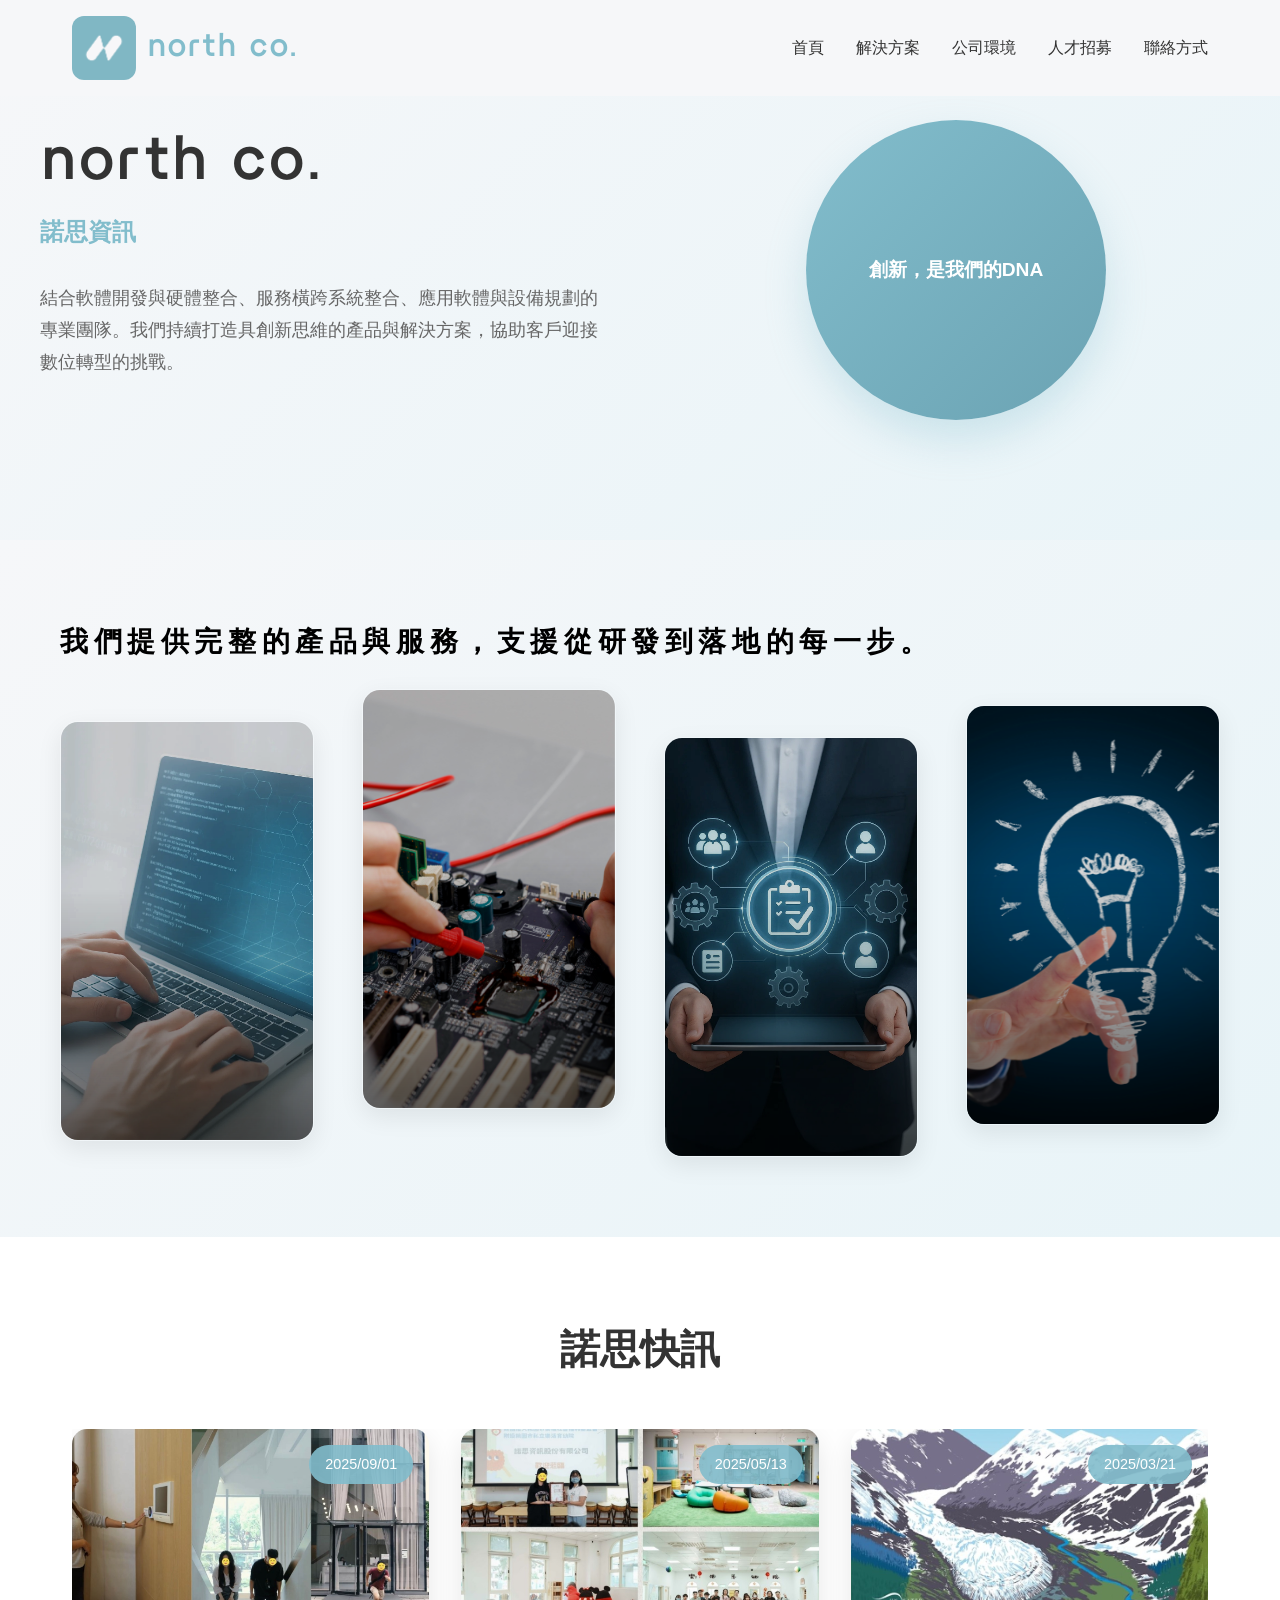
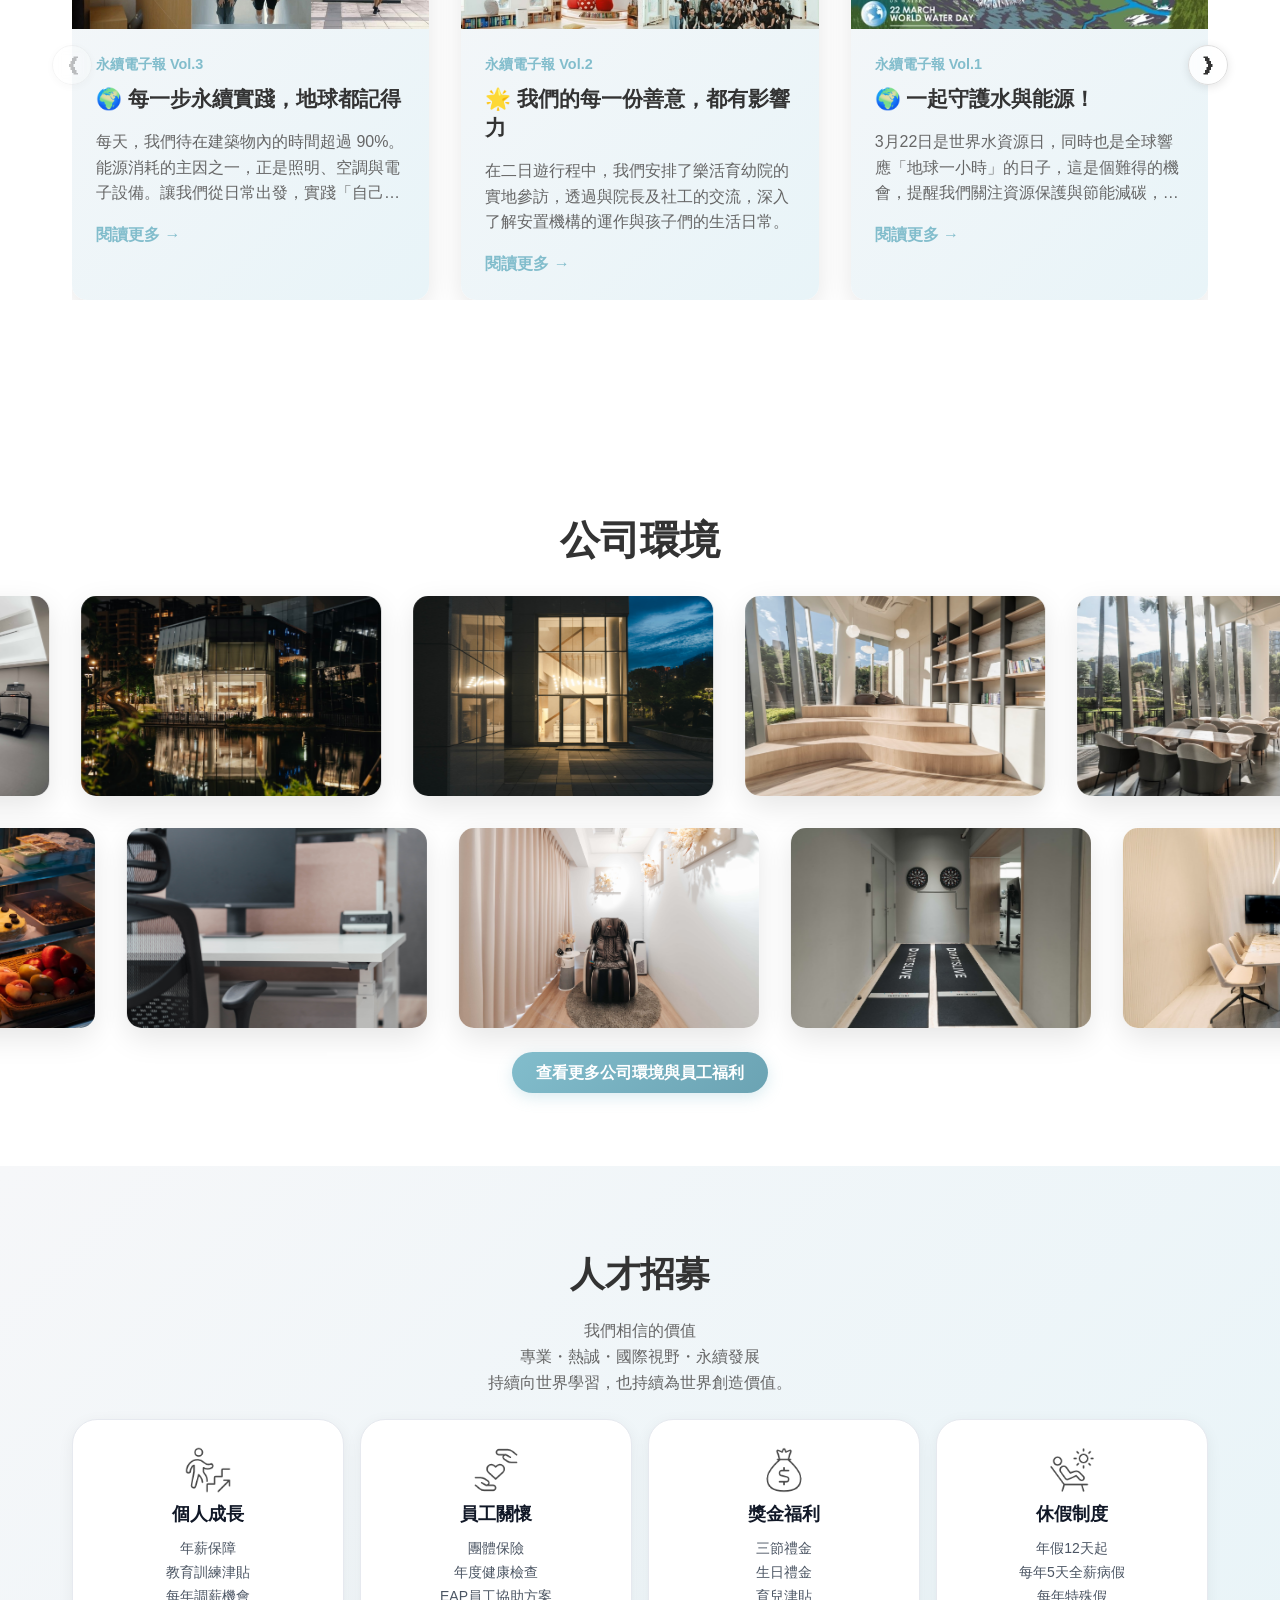
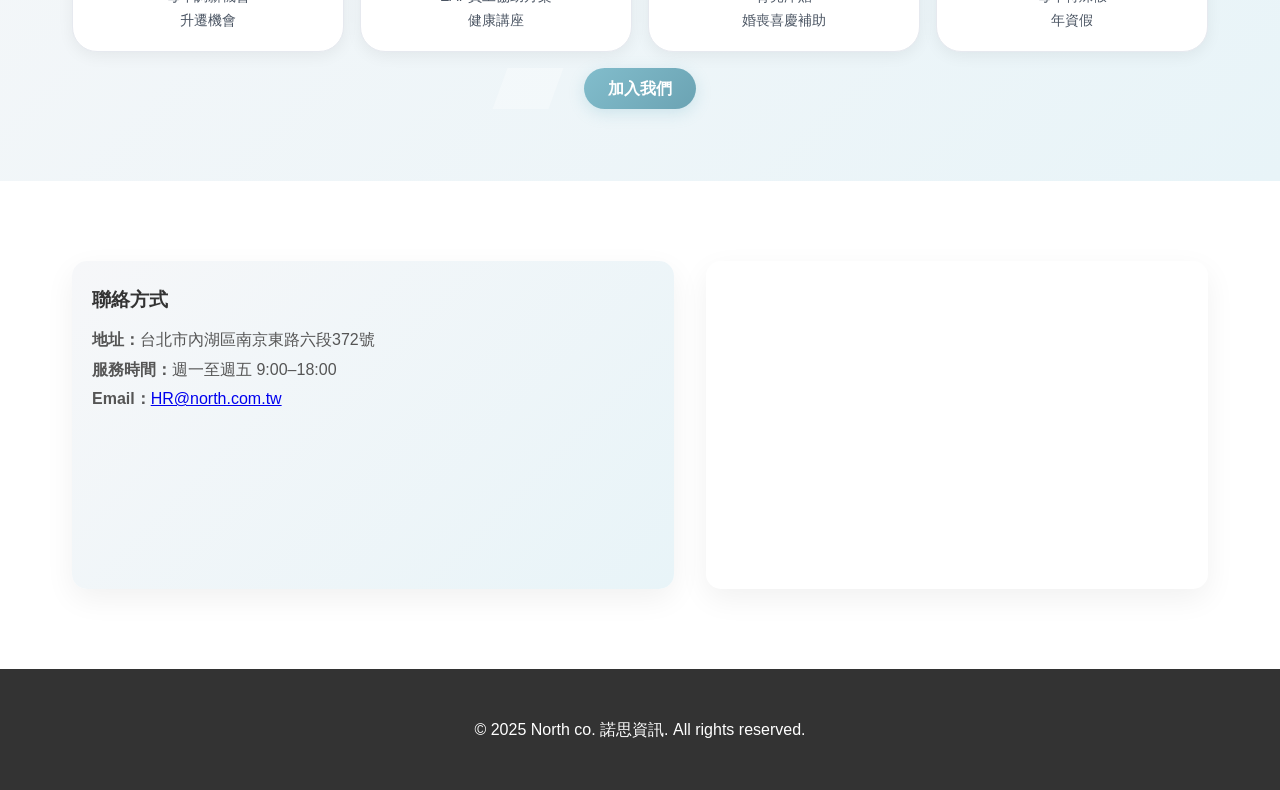
==== commit 530c6e52: "Update index.html" ====
--- a/index.html
+++ b/index.html
@@ -563,8 +563,7 @@
       <div class="hero-content animate-on-scroll fade-left">
         <h1>north co.</h1>
         <div class="subtitle">諾思資訊</div>
-        <p>成立於2022年。</p>
-        <p>結合軟體開發與硬體整合、服務橫跨數位娛樂、系統整合、應用軟體與設備規劃的專業團隊。我們持續打造具創新思維的產品與解決方案，協助客戶迎接數位轉型的挑戰。</p>
+        <p>結合軟體開發與硬體整合、服務橫跨系統整合、應用軟體與設備規劃的專業團隊。我們持續打造具創新思維的產品與解決方案，協助客戶迎接數位轉型的挑戰。</p>
       </div>
       <div class="hero-image animate-on-scroll fade-right">
         <div class="hero-circle" id="heroCircle">
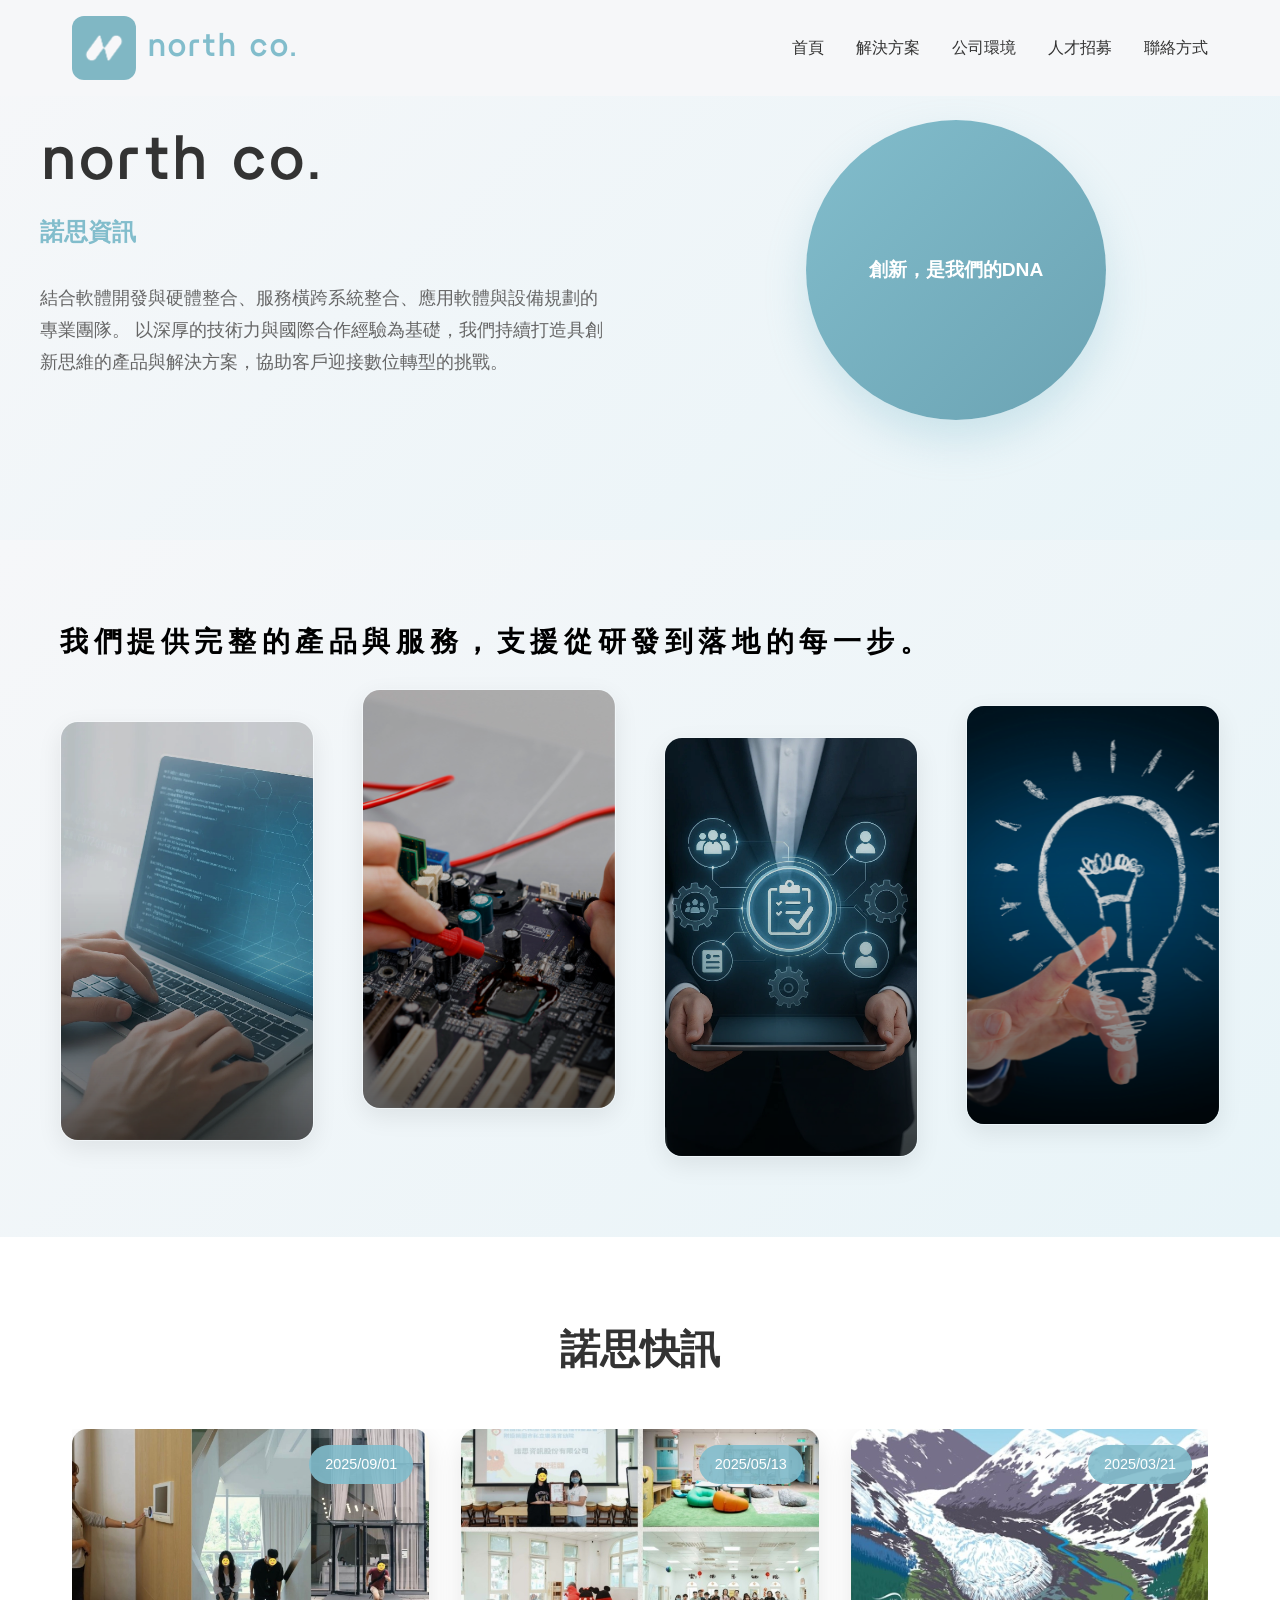
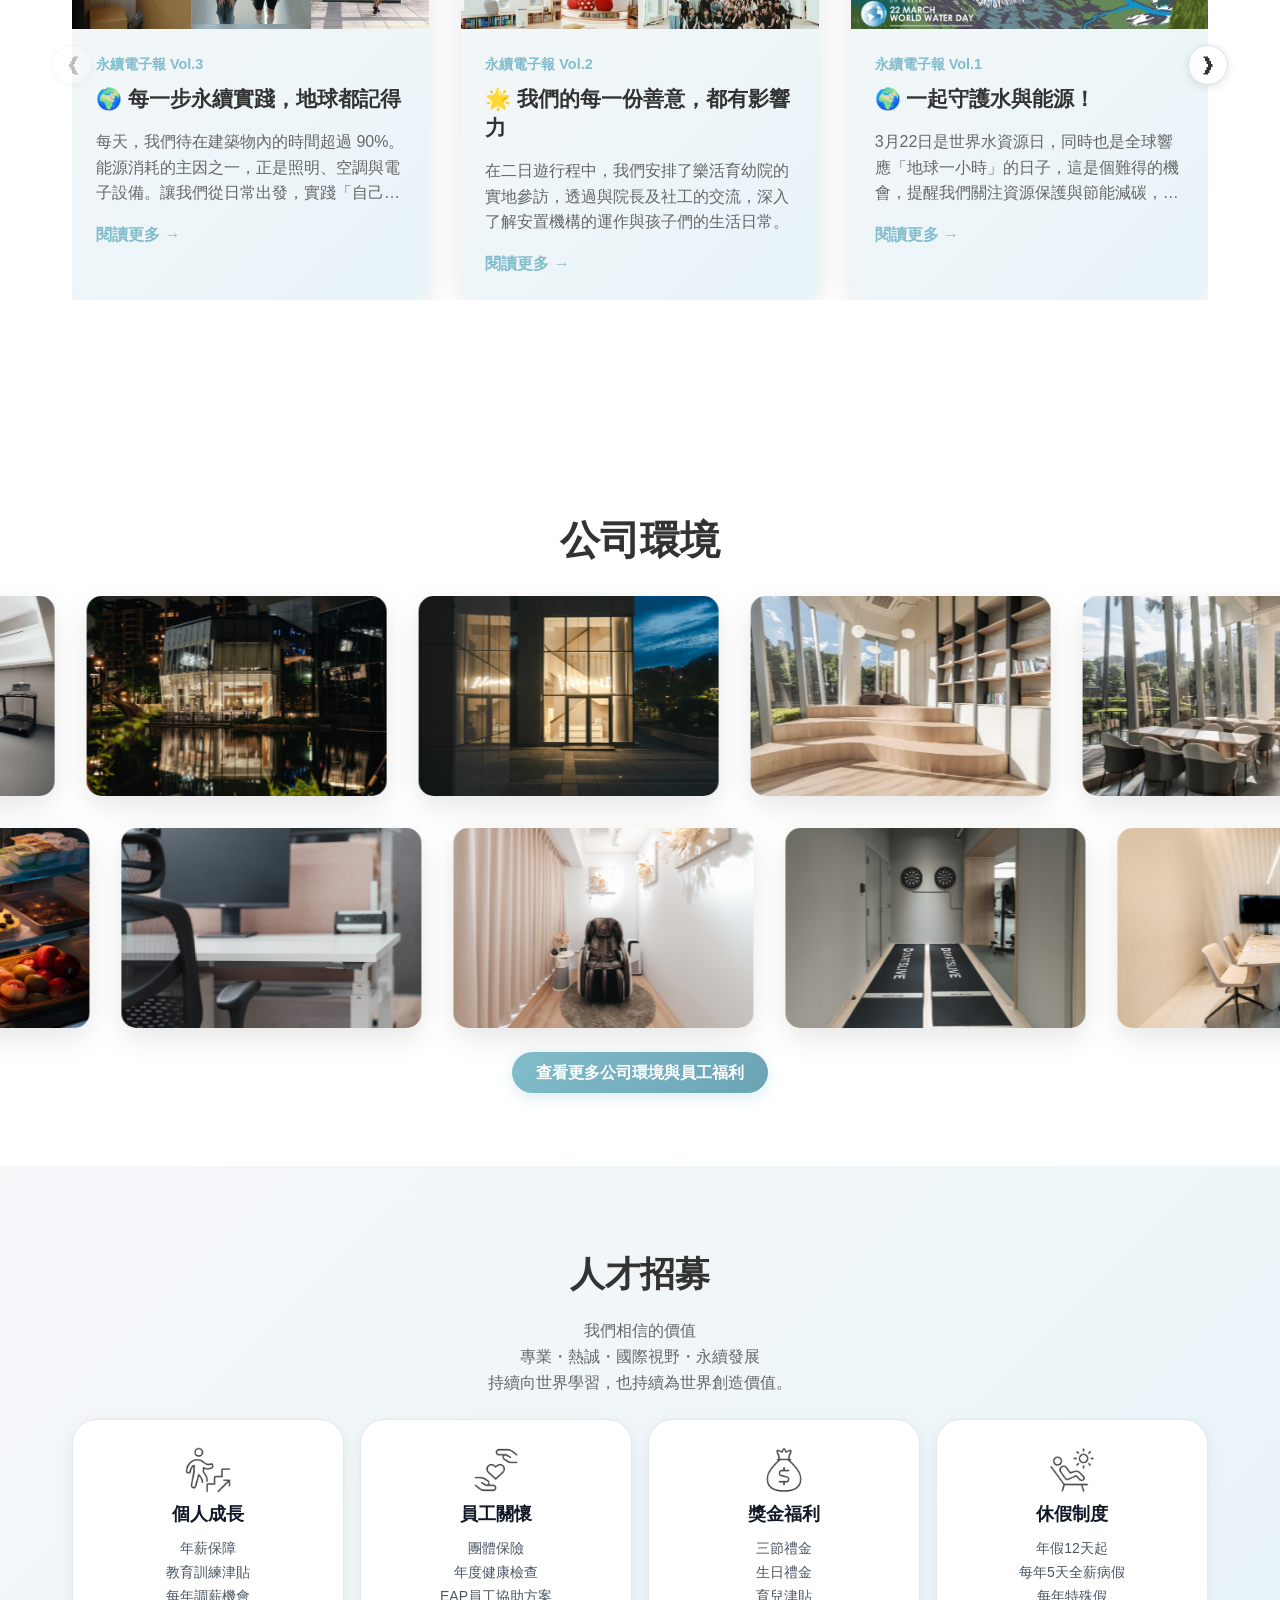
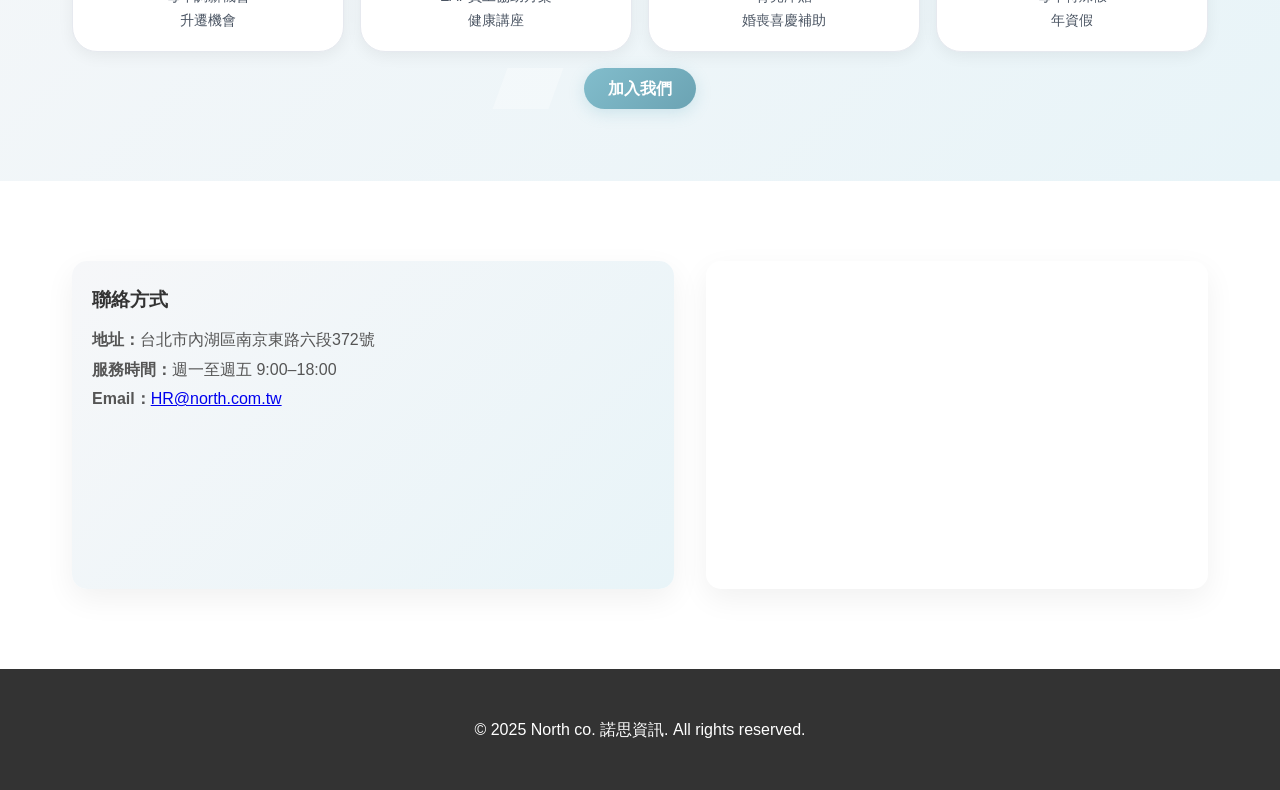
==== commit 18b9e342: "Update index.html" ====
--- a/index.html
+++ b/index.html
@@ -563,7 +563,8 @@
       <div class="hero-content animate-on-scroll fade-left">
         <h1>north co.</h1>
         <div class="subtitle">諾思資訊</div>
-        <p>結合軟體開發與硬體整合、服務橫跨系統整合、應用軟體與設備規劃的專業團隊。我們持續打造具創新思維的產品與解決方案，協助客戶迎接數位轉型的挑戰。</p>
+        <p>結合軟體開發與硬體整合、服務橫跨系統整合、應用軟體與設備規劃的專業團隊。
+以深厚的技術力與國際合作經驗為基礎，我們持續打造具創新思維的產品與解決方案，協助客戶迎接數位轉型的挑戰。</p>
       </div>
       <div class="hero-image animate-on-scroll fade-right">
         <div class="hero-circle" id="heroCircle">
